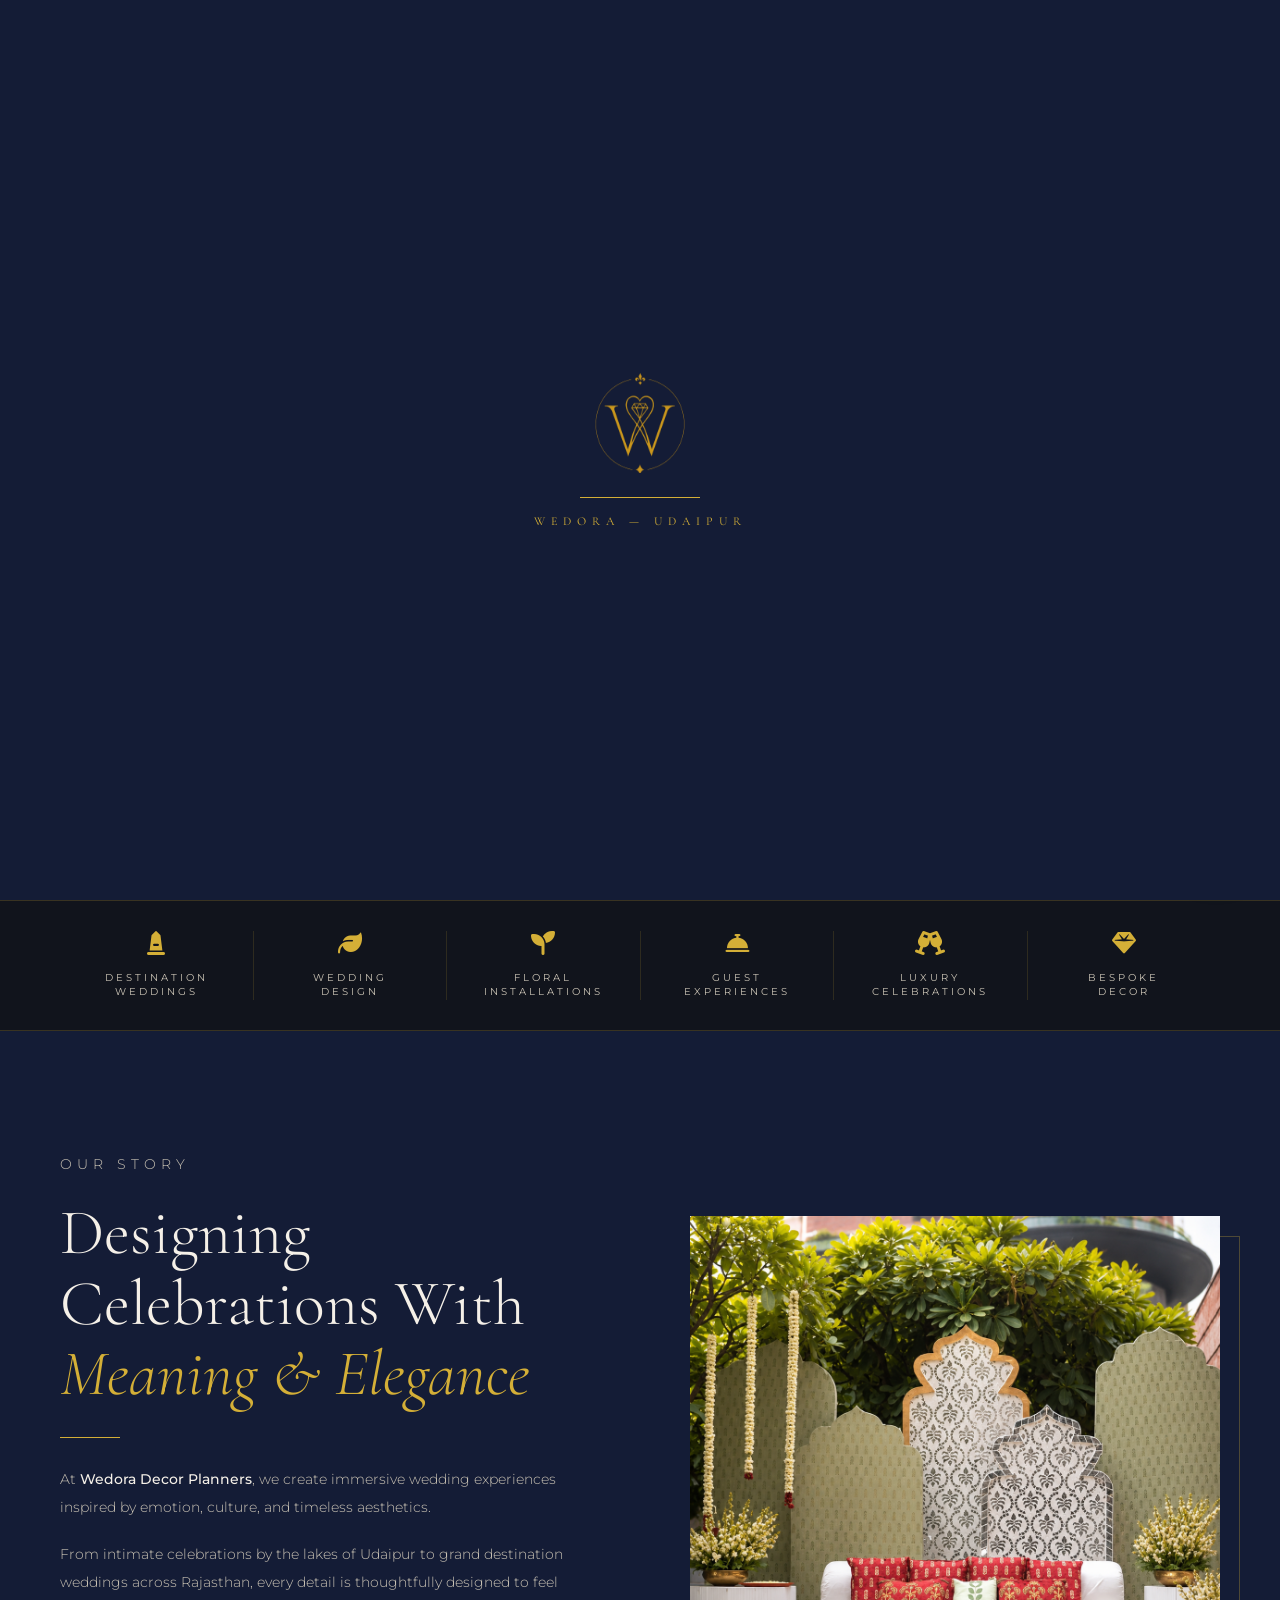
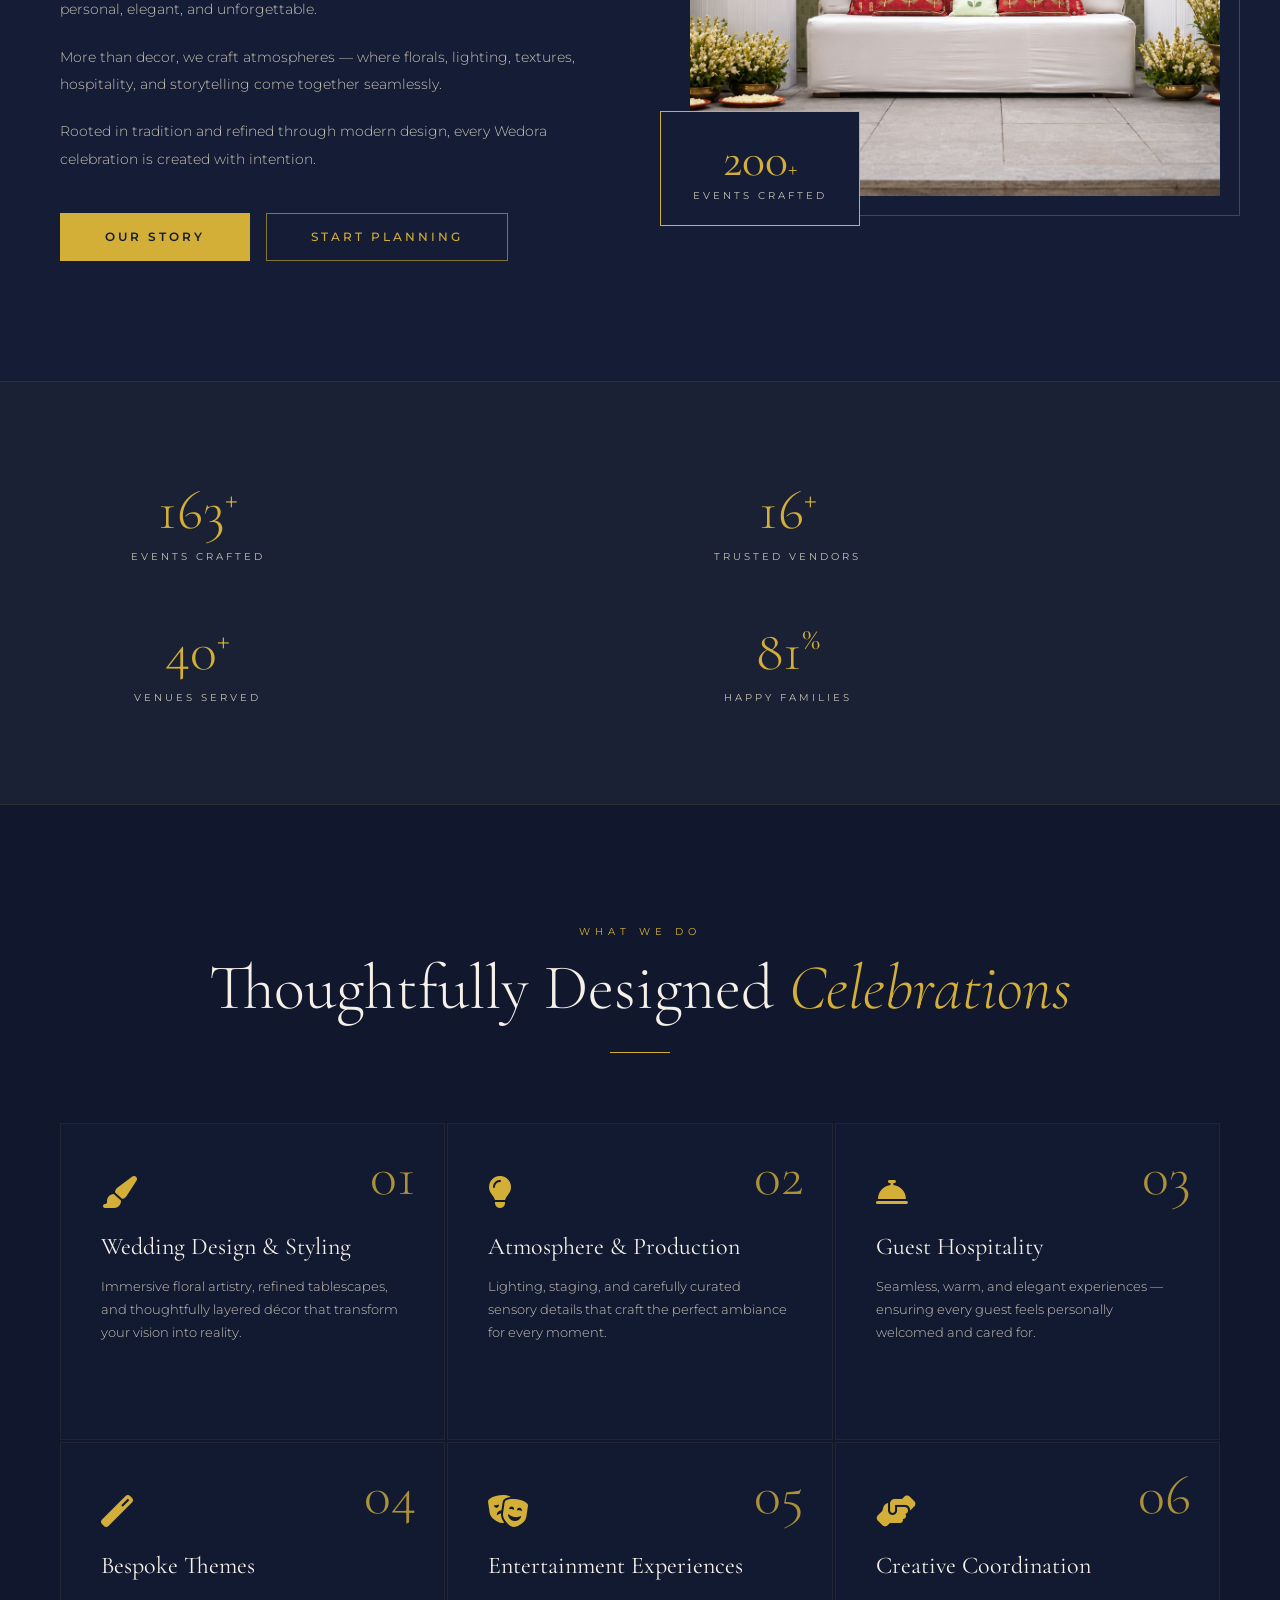
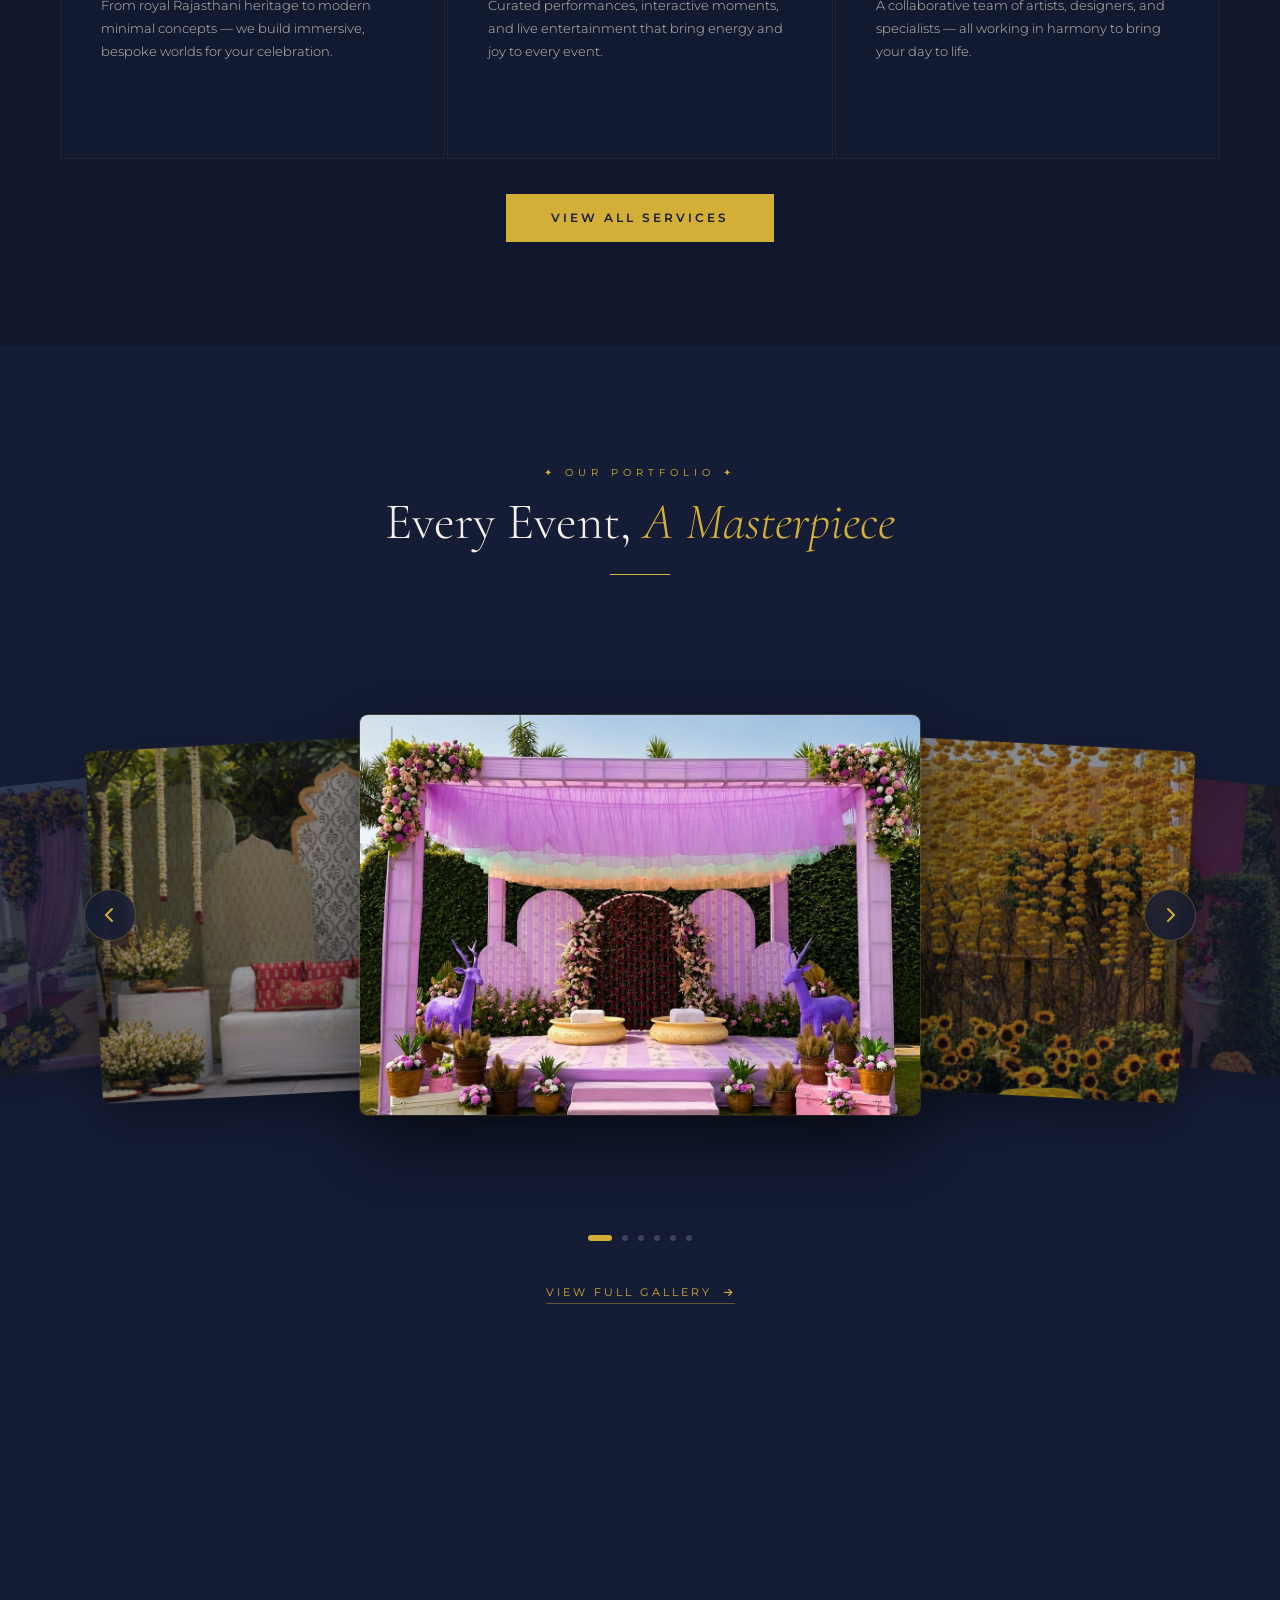
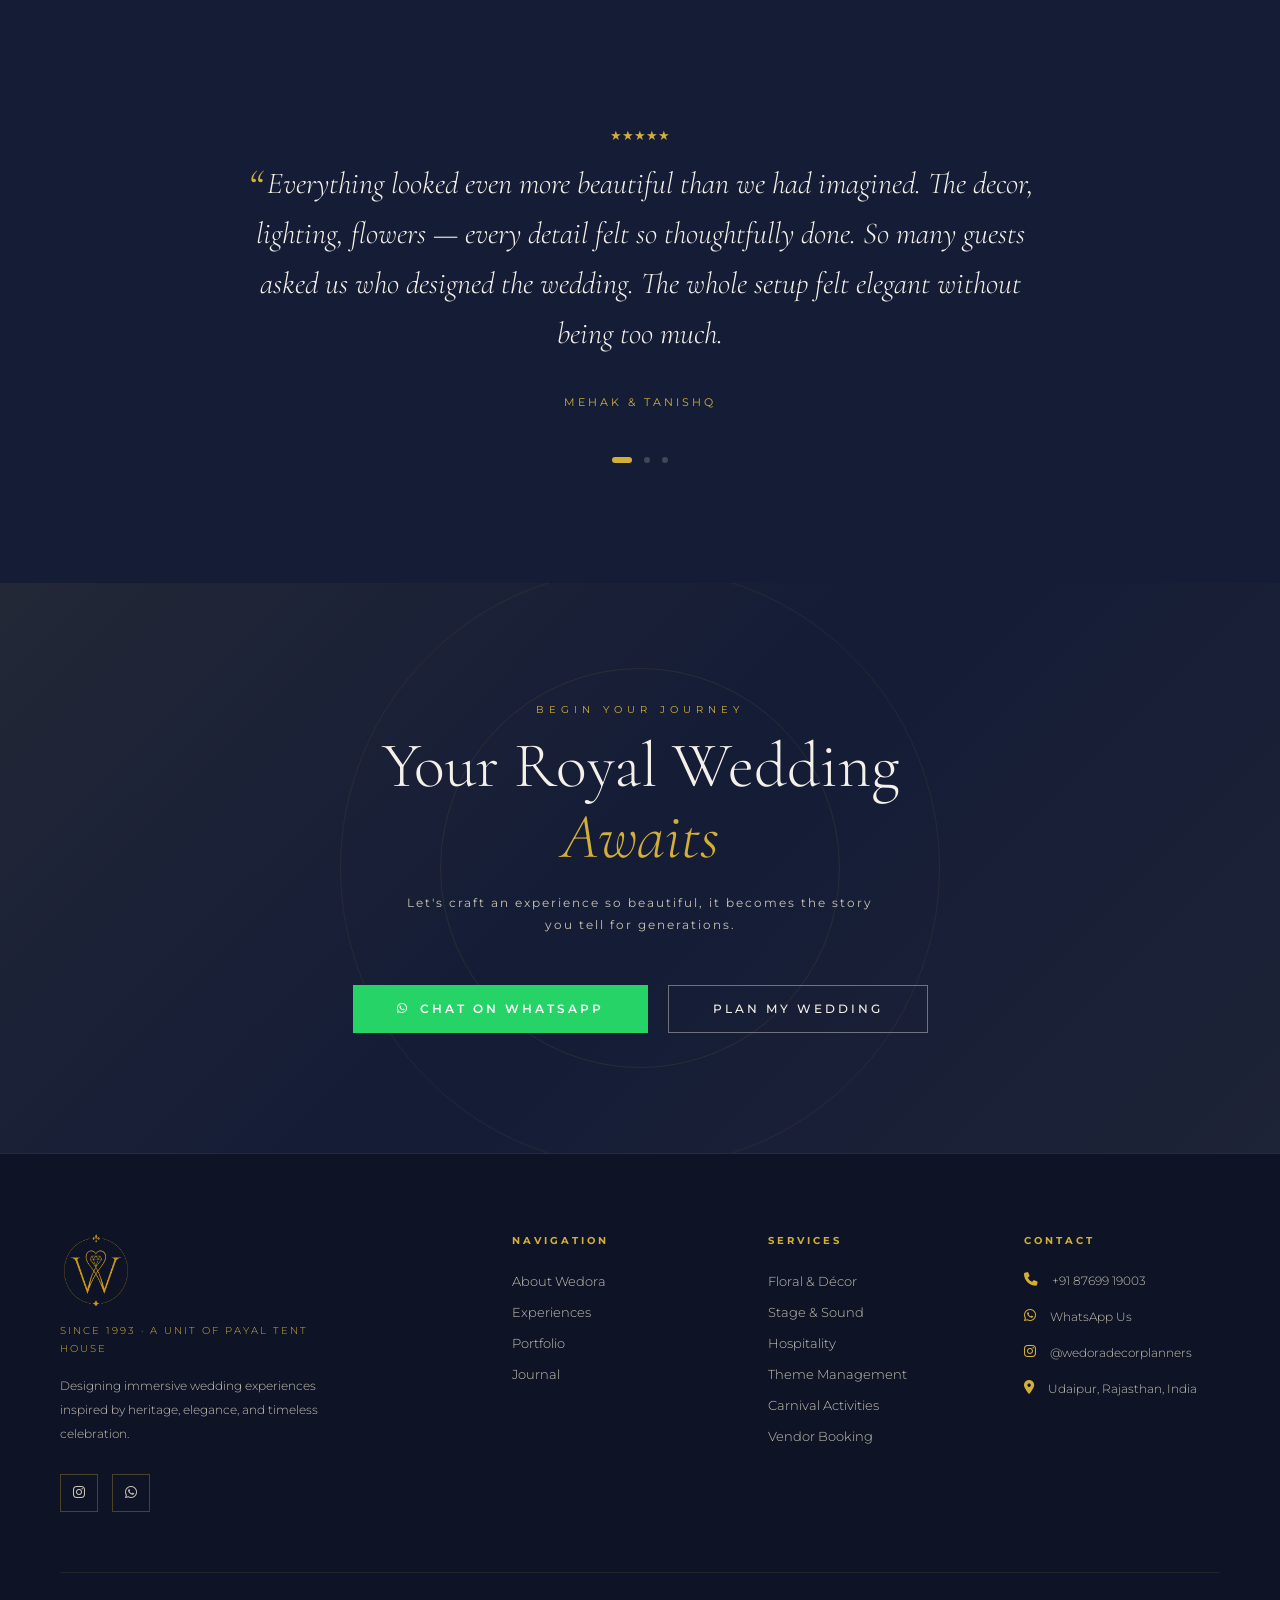
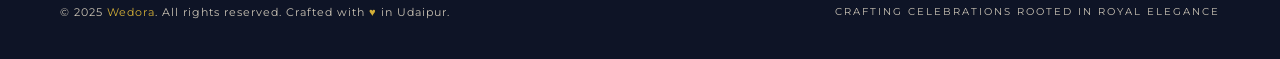
==== index.html @ 06aaa969 "Initial commit" ====
<!DOCTYPE html>
<html lang="en">

<head>
  <meta charset="UTF-8" />
  <meta name="viewport" content="width=device-width, initial-scale=1.0" />
  <title>Wedora — Crafting Celebrations Rooted in Royal Elegance</title>
  <link
    href="https://fonts.googleapis.com/css2?family=Cormorant+Garamond:ital,wght@0,300;0,400;0,600;1,300;1,400&family=Montserrat:wght@300;400;500;600&display=swap"
    rel="stylesheet" />
  <link rel="stylesheet" href="https://cdnjs.cloudflare.com/ajax/libs/font-awesome/6.5.0/css/all.min.css" />
  <link rel="stylesheet" href="stacked-gallery.css" />
  <style>
    :root {
      --navy: #141c36;
      --gold: #D4AF37;
      --gold-light: #e8cc6a;
      --gold-dark: #a8891f;
      --ivory: #F5F0E8;
      --ivory-dim: #c9c2b4;
      --white: #ffffff;
      --transition: cubic-bezier(0.77, 0, 0.175, 1);
    }

    *,
    *::before,
    *::after {
      margin: 0;
      padding: 0;
      box-sizing: border-box;
    }

    html {
      scroll-behavior: smooth;
      font-size: 16px;
    }

    body {
      background-color: var(--navy);
      color: var(--ivory);
      font-family: 'Montserrat', sans-serif;
      overflow-x: hidden;
    }

    ::-webkit-scrollbar {
      width: 4px;
    }

    ::-webkit-scrollbar-track {
      background: var(--navy);
    }

    ::-webkit-scrollbar-thumb {
      background: var(--gold);
      border-radius: 2px;
    }

    /* LOADER */
    #loader {
      position: fixed;
      inset: 0;
      background: var(--navy);
      display: flex;
      flex-direction: column;
      align-items: center;
      justify-content: center;
      z-index: 9999;
      transition: opacity 0.8s ease, visibility 0.8s ease;
    }

    #loader.hide {
      opacity: 0;
      visibility: hidden;
    }

    .loader-logo {
      width: 100px;
      opacity: 0;
      animation: loaderFade 1s ease 0.3s forwards;
    }

    .loader-line {
      width: 0;
      height: 1px;
      background: var(--gold);
      margin-top: 24px;
      animation: loaderLine 1.2s ease 0.8s forwards;
    }

    .loader-text {
      font-family: 'Cormorant Garamond', serif;
      color: var(--gold);
      letter-spacing: 6px;
      font-size: 0.75rem;
      margin-top: 16px;
      opacity: 0;
      text-transform: uppercase;
      animation: loaderFade 1s ease 1.5s forwards;
    }

    @keyframes loaderFade {
      to {
        opacity: 1;
      }
    }

    @keyframes loaderLine {
      to {
        width: 120px;
      }
    }

    /* NAV */
    nav {
      position: fixed;
      top: 0;
      left: 0;
      right: 0;
      z-index: 1000;
      display: flex;
      align-items: center;
      justify-content: space-between;
      padding: 24px 60px;
      transition: background 0.5s ease, padding 0.4s ease, backdrop-filter 0.5s ease;
    }

    nav.scrolled {
      background: rgba(20, 28, 54, 0.92);
      backdrop-filter: blur(16px);
      padding: 16px 60px;
      border-bottom: 1px solid rgba(212, 175, 55, 0.15);
    }

    .nav-logo img {
      height: 52px;
    }

    .nav-links {
      display: flex;
      gap: 40px;
      list-style: none;
    }

    .nav-links a {
      color: var(--ivory);
      text-decoration: none;
      font-size: 0.72rem;
      letter-spacing: 3px;
      text-transform: uppercase;
      font-weight: 500;
      position: relative;
      padding-bottom: 4px;
      transition: color 0.3s ease;
    }

    .nav-links a::after {
      content: '';
      position: absolute;
      bottom: 0;
      left: 0;
      width: 0;
      height: 1px;
      background: var(--gold);
      transition: width 0.4s var(--transition);
    }

    .nav-links a:hover,
    .nav-links a.active {
      color: var(--gold);
    }

    .nav-links a:hover::after,
    .nav-links a.active::after {
      width: 100%;
    }

    .nav-cta {
      background: transparent;
      border: 1px solid var(--gold);
      color: var(--gold);
      padding: 10px 28px;
      font-family: 'Montserrat', sans-serif;
      font-size: 0.7rem;
      letter-spacing: 3px;
      text-transform: uppercase;
      cursor: pointer;
      transition: all 0.4s ease;
      text-decoration: none;
    }

    .nav-cta:hover {
      background: var(--gold);
      color: var(--navy);
    }

    .hamburger {
      display: none;
      flex-direction: column;
      gap: 5px;
      cursor: pointer;
    }

    .hamburger span {
      width: 28px;
      height: 1px;
      background: var(--gold);
      transition: all 0.3s ease;
      display: block;
    }

    /* HERO */
    #hero {
      position: relative;
      height: 100vh;
      overflow: hidden;
      display: flex;
      align-items: center;
      justify-content: center;
    }

    .hero-slides {
      position: absolute;
      inset: 0;
    }

    .hero-slide {
      position: absolute;
      inset: 0;
      background-size: cover;
      background-position: center;
      opacity: 0;
      transition: opacity 1.8s ease;
    }

    .hero-slide.active {
      opacity: 1;
    }

    .hero-slide::after {
      content: '';
      position: absolute;
      inset: 0;
      background: rgba(0, 0, 0, 0.65);
    }

    .hero-slide-1 {
      background-image: url('images/hero/hero_royal_mandap_1778239391406.png');
    }

    .hero-slide-2 {
      background-image: url('images/hero/hero_floral_luxe_1778239406463.png');
    }

    .hero-slide-3 {
      background-image: url('images/hero/hero_destination_palace_1778239423048.png');
    }

    .hero-slide-4 {
      background-image: url('images/hero/hero_intimate_lakeside_1778239438909.png');
    }

    .hero-content {
      position: relative;
      z-index: 2;
      text-align: center;
      padding: 88px 20px 0;
    }

    .hero-eyebrow {
      font-size: 0.68rem;
      letter-spacing: 6px;
      text-transform: uppercase;
      color: var(--gold);
      margin-bottom: 8px;
      opacity: 0;
      animation: fadeUp 1s ease 2.2s forwards;
    }

    .hero-title {
      font-family: 'Cormorant Garamond', serif;
      font-size: clamp(2.2rem, 8vw, 6.5rem);
      font-weight: 300;
      line-height: 1.05;
      color: var(--ivory);
      margin-bottom: 24px;
      opacity: 0;
      animation: fadeUp 1s ease 2.5s forwards;
    }

    .hero-title span {
      color: var(--gold);
      font-style: italic;
    }

    .hero-sub {
      font-size: 0.78rem;
      letter-spacing: 3px;
      text-transform: uppercase;
      color: var(--ivory-dim);
      margin-bottom: 48px;
      opacity: 0;
      animation: fadeUp 1s ease 2.8s forwards;
    }

    .hero-btns {
      display: flex;
      gap: 20px;
      justify-content: center;
      flex-wrap: wrap;
      opacity: 0;
      animation: fadeUp 1s ease 3.1s forwards;
    }

    .btn-primary {
      background: var(--gold);
      color: var(--navy);
      padding: 16px 44px;
      font-size: 0.72rem;
      letter-spacing: 3px;
      text-transform: uppercase;
      text-decoration: none;
      font-weight: 600;
      transition: all 0.4s ease;
      border: 1px solid var(--gold);
      font-family: 'Montserrat', sans-serif;
    }

    .btn-primary:hover {
      background: transparent;
      color: var(--gold);
    }

    .btn-outline {
      background: transparent;
      color: var(--ivory);
      padding: 16px 44px;
      font-size: 0.72rem;
      letter-spacing: 3px;
      text-transform: uppercase;
      text-decoration: none;
      font-weight: 500;
      border: 1px solid rgba(245, 240, 232, 0.4);
      transition: all 0.4s ease;
      font-family: 'Montserrat', sans-serif;
    }

    .btn-outline:hover {
      border-color: var(--gold);
      color: var(--gold);
    }

    .hero-scroll {
      position: absolute;
      bottom: 40px;
      left: 50%;
      transform: translateX(-50%);
      z-index: 2;
      display: flex;
      flex-direction: column;
      align-items: center;
      gap: 8px;
      opacity: 0;
      animation: fadeUp 1s ease 3.4s forwards;
    }

    .hero-scroll span {
      font-size: 0.6rem;
      letter-spacing: 4px;
      text-transform: uppercase;
      color: var(--ivory-dim);
    }

    .scroll-line {
      width: 1px;
      height: 50px;
      background: linear-gradient(to bottom, var(--gold), transparent);
      animation: scrollPulse 2s ease infinite;
    }

    @keyframes scrollPulse {

      0%,
      100% {
        opacity: 1;
        transform: scaleY(1);
      }

      50% {
        opacity: 0.4;
        transform: scaleY(0.8);
      }
    }

    .hero-dots {
      position: absolute;
      bottom: 40px;
      right: 60px;
      z-index: 2;
      display: flex;
      gap: 10px;
    }

    .hero-dot {
      width: 6px;
      height: 6px;
      border-radius: 50%;
      background: rgba(245, 240, 232, 0.3);
      cursor: pointer;
      transition: all 0.4s ease;
    }

    .hero-dot.active {
      background: var(--gold);
      width: 24px;
      border-radius: 3px;
    }

    @keyframes fadeUp {
      from {
        opacity: 0;
        transform: translateY(30px);
      }

      to {
        opacity: 1;
        transform: translateY(0);
      }
    }

    .hero-ornament {
      display: flex;
      align-items: center;
      justify-content: center;
      gap: 12px;
      margin-bottom: 24px;
      color: var(--gold);
      opacity: 0;
      animation: fadeUp 1s ease 2.3s forwards;
    }

    .hero-ornament::before,
    .hero-ornament::after {
      content: '';
      height: 1px;
      width: 40px;
      background: var(--gold);
    }

    .hero-ornament i {
      font-size: 0.6rem;
    }

    .since-unit {
      display: flex;
      align-items: center;
      justify-content: center;
      gap: 15px;
      margin-top: 10px;
    }

    .since-unit::before,
    .since-unit::after {
      content: '';
      height: 1px;
      width: 30px;
      background: rgba(212, 175, 55, 0.4);
    }

    .since-unit span {
      font-size: 0.65rem;
      color: var(--ivory-dim);
      letter-spacing: 2px;
      text-transform: uppercase;
    }

    /* FEATURES BAR */
    .features-bar {
      background: #11141c;
      border-top: 1px solid rgba(212, 175, 55, 0.2);
      border-bottom: 1px solid rgba(212, 175, 55, 0.2);
      padding: 30px 60px;
    }

    .features-grid {
      display: flex;
      justify-content: space-between;
      max-width: 1400px;
      margin: 0 auto;
    }

    .feature-item {
      display: flex;
      flex-direction: column;
      align-items: center;
      text-align: center;
      gap: 16px;
      flex: 1;
      border-right: 1px solid rgba(212, 175, 55, 0.15);
    }

    .feature-item:last-child {
      border-right: none;
    }

    .feature-item i {
      color: var(--gold);
      font-size: 1.5rem;
    }

    .feature-item span {
      font-size: 0.6rem;
      letter-spacing: 3px;
      text-transform: uppercase;
      color: var(--ivory-dim);
      line-height: 1.5;
    }

    @media (max-width: 1024px) {
      .features-grid {
        flex-wrap: wrap;
        gap: 30px;
      }

      .feature-item {
        flex: 0 0 calc(33.33% - 20px);
        border-right: none;
      }
    }

    @media (max-width: 768px) {
      .feature-item {
        flex: 0 0 calc(50% - 15px);
      }
    }

    /* SECTIONS COMMON */
    section {
      padding: 120px 60px;
    }

    .section-label {
      font-size: 0.62rem;
      letter-spacing: 5px;
      text-transform: uppercase;
      color: var(--gold);
      margin-bottom: 16px;
    }

    .section-title {
      font-family: 'Cormorant Garamond', serif;
      font-size: clamp(2.4rem, 5vw, 4rem);
      font-weight: 300;
      line-height: 1.1;
      color: var(--ivory);
    }

    .section-title span {
      color: var(--gold);
      font-style: italic;
    }

    .gold-line {
      width: 60px;
      height: 1px;
      background: var(--gold);
      margin: 28px 0;
    }

    /* ABOUT INTRO */
    #about-intro {
      display: grid;
      grid-template-columns: 1fr 1fr;
      gap: 100px;
      align-items: center;
    }

    .about-text p {
      font-size: 0.88rem;
      line-height: 1.95;
      color: var(--ivory-dim);
      margin-bottom: 20px;
      font-weight: 300;
    }

    .about-text p strong {
      color: var(--ivory);
      font-weight: 500;
    }

    .about-image-wrap {
      position: relative;
    }

    .about-image-wrap img {
      width: 100%;
      height: 580px;
      object-fit: cover;
      display: block;
    }

    .about-image-border {
      position: absolute;
      top: 20px;
      left: 20px;
      right: -20px;
      bottom: -20px;
      border: 1px solid rgba(212, 175, 55, 0.3);
      z-index: -1;
    }

    .about-badge {
      position: absolute;
      bottom: -30px;
      left: -30px;
      background: var(--navy);
      border: 1px solid var(--gold);
      padding: 24px 32px;
      text-align: center;
    }

    .about-badge .num {
      font-family: 'Cormorant Garamond', serif;
      font-size: 3rem;
      color: var(--gold);
      line-height: 1;
    }

    .about-badge .lbl {
      font-size: 0.6rem;
      letter-spacing: 3px;
      text-transform: uppercase;
      color: var(--ivory-dim);
      margin-top: 6px;
    }

    /* STATS */
    #stats {
      padding: 80px 60px;
      border-top: 1px solid rgba(212, 175, 55, 0.1);
      border-bottom: 1px solid rgba(212, 175, 55, 0.1);
      background: rgba(212, 175, 55, 0.03);
    }

    .stats-grid {
      display: grid;
      grid-template-columns: repeat(4, 1fr);
      gap: 20px;
      text-align: center;
    }

    .stat-item {
      padding: 20px;
    }

    .stat-num {
      font-family: 'Cormorant Garamond', serif;
      font-size: 3.5rem;
      color: var(--gold);
      line-height: 1;
      font-weight: 300;
    }

    .stat-plus {
      font-size: 2rem;
      vertical-align: super;
    }

    .stat-label {
      font-size: 0.65rem;
      letter-spacing: 3px;
      text-transform: uppercase;
      color: var(--ivory-dim);
      margin-top: 12px;
    }

    .stat-divider {
      width: 1px;
      background: rgba(212, 175, 55, 0.2);
      margin: auto;
    }

    /* SERVICES */
    #services {
      background: rgba(0, 0, 0, 0.15);
    }

    .services-header {
      text-align: center;
      margin-bottom: 70px;
    }

    .services-header .gold-line {
      margin: 28px auto;
    }

    .services-grid {
      display: grid;
      grid-template-columns: repeat(3, 1fr);
      gap: 2px;
    }

    .service-card {
      position: relative;
      overflow: hidden;
      padding: 52px 40px;
      cursor: pointer;
      border: 1px solid rgba(212, 175, 55, 0.08);
      transition: all 0.5s var(--transition);
      background: rgba(20, 28, 54, 0.5);
    }

    .service-card::before {
      content: '';
      position: absolute;
      inset: 0;
      background: linear-gradient(135deg, rgba(212, 175, 55, 0.08), transparent);
      opacity: 0;
      transition: opacity 0.5s ease;
    }

    .service-card:hover::before {
      opacity: 1;
    }

    .service-card:hover {
      border-color: rgba(212, 175, 55, 0.4);
      transform: translateY(-4px);
    }

    .service-icon {
      font-size: 2rem;
      color: var(--gold);
      margin-bottom: 24px;
      display: block;
      transition: transform 0.4s ease;
    }

    .service-card:hover .service-icon {
      transform: scale(1.15);
    }

    .service-num {
      position: absolute;
      top: 24px;
      right: 28px;
      font-family: 'Cormorant Garamond', serif;
      font-size: 3.5rem;
      color: var(--gold);
      opacity: 0.8;
      font-weight: 300;
      line-height: 1;
    }

    .service-card h3 {
      font-family: 'Cormorant Garamond', serif;
      font-size: 1.5rem;
      color: var(--ivory);
      margin-bottom: 14px;
      font-weight: 400;
    }

    .service-card p {
      font-size: 0.8rem;
      color: var(--ivory-dim);
      line-height: 1.8;
      font-weight: 300;
    }

    .service-arrow {
      margin-top: 28px;
      color: var(--gold);
      font-size: 0.75rem;
      letter-spacing: 2px;
      text-transform: uppercase;
      opacity: 0;
      transform: translateX(-10px);
      transition: all 0.4s ease;
      display: flex;
      align-items: center;
      gap: 10px;
    }

    .service-card:hover .service-arrow {
      opacity: 1;
      transform: translateX(0);
    }

    /* GALLERY PREVIEW */
    #gallery-preview {
      padding: 120px 60px;
    }

    .gallery-header {
      display: flex;
      justify-content: space-between;
      align-items: flex-end;
      margin-bottom: 60px;
    }

    .gallery-header a {
      color: var(--gold);
      text-decoration: none;
      font-size: 0.7rem;
      letter-spacing: 3px;
      text-transform: uppercase;
      border-bottom: 1px solid rgba(212, 175, 55, 0.4);
      padding-bottom: 4px;
      transition: border-color 0.3s ease;
    }

    .gallery-header a:hover {
      border-color: var(--gold);
    }

    .gallery-themes {
      display: flex;
      gap: 12px;
      margin-bottom: 40px;
      flex-wrap: wrap;
    }

    .theme-tag {
      padding: 8px 20px;
      border: 1px solid rgba(212, 175, 55, 0.25);
      font-size: 0.65rem;
      letter-spacing: 2px;
      text-transform: uppercase;
      color: var(--ivory-dim);
      cursor: pointer;
      transition: all 0.3s ease;
      background: transparent;
    }

    .theme-tag:hover,
    .theme-tag.active {
      border-color: var(--gold);
      color: var(--gold);
      background: rgba(212, 175, 55, 0.06);
    }

    .gallery-grid {
      display: grid;
      grid-template-columns: repeat(12, 1fr);
      grid-template-rows: auto;
      gap: 8px;
    }

    .gallery-item {
      overflow: hidden;
      position: relative;
      cursor: pointer;
    }

    .gallery-item:nth-child(1) {
      grid-column: span 5;
      grid-row: span 2;
    }

    .gallery-item:nth-child(2) {
      grid-column: span 4;
    }

    .gallery-item:nth-child(3) {
      grid-column: span 3;
    }

    .gallery-item:nth-child(4) {
      grid-column: span 4;
    }

    .gallery-item:nth-child(5) {
      grid-column: span 3;
    }

    .gallery-item:nth-child(6) {
      grid-column: span 5;
    }

    .gallery-item img {
      width: 100%;
      height: 100%;
      object-fit: cover;
      min-height: 220px;
      transition: transform 0.8s var(--transition);
      display: block;
    }

    .gallery-item:hover img {
      transform: scale(1.08);
    }

    .gallery-item-overlay {
      position: absolute;
      inset: 0;
      background: linear-gradient(to top, rgba(20, 28, 54, 0.85), transparent 50%);
      opacity: 0;
      transition: opacity 0.4s ease;
      display: flex;
      align-items: flex-end;
      padding: 24px;
    }

    .gallery-item:hover .gallery-item-overlay {
      opacity: 1;
    }

    .gallery-item-label {
      font-family: 'Cormorant Garamond', serif;
      font-size: 1.1rem;
      color: var(--ivory);
      font-style: italic;
    }


    /* TESTIMONIALS */
    #testimonials {
      padding: 120px 60px;
      text-align: center;
    }

    .testimonials-header .gold-line {
      margin: 28px auto;
    }

    .testimonial-slider {
      position: relative;
      max-width: 800px;
      margin: 60px auto 0;
    }

    .testimonial-slide {
      display: none;
      animation: fadeUp 0.6s ease;
    }

    .testimonial-slide.active {
      display: block;
    }

    .testimonial-quote {
      font-family: 'Cormorant Garamond', serif;
      font-size: clamp(1.3rem, 3vw, 1.9rem);
      color: var(--ivory);
      line-height: 1.65;
      font-style: italic;
      font-weight: 300;
      margin-bottom: 36px;
    }

    .testimonial-quote::before {
      content: '\201C';
      color: var(--gold);
      font-size: 3rem;
      line-height: 0;
      vertical-align: -0.5rem;
      margin-right: 4px;
    }

    .testimonial-author {
      font-size: 0.7rem;
      letter-spacing: 3px;
      text-transform: uppercase;
      color: var(--gold);
    }

    .testimonial-location {
      font-size: 0.65rem;
      color: var(--ivory-dim);
      margin-top: 6px;
      letter-spacing: 2px;
    }

    .testimonial-stars {
      color: var(--gold);
      margin-bottom: 16px;
      font-size: 0.8rem;
    }

    .testimonial-nav {
      display: flex;
      justify-content: center;
      gap: 12px;
      margin-top: 48px;
    }

    .t-dot {
      width: 6px;
      height: 6px;
      border-radius: 50%;
      background: rgba(245, 240, 232, 0.2);
      cursor: pointer;
      transition: all 0.3s ease;
    }

    .t-dot.active {
      background: var(--gold);
      width: 20px;
      border-radius: 3px;
    }

    /* CTA BANNER */
    #cta-banner {
      padding: 120px 60px;
      text-align: center;
      position: relative;
      overflow: hidden;
      background: linear-gradient(135deg, rgba(212, 175, 55, 0.08) 0%, rgba(20, 28, 54, 1) 50%, rgba(212, 175, 55, 0.05) 100%);
    }

    #cta-banner::before {
      content: '';
      position: absolute;
      top: 50%;
      left: 50%;
      transform: translate(-50%, -50%);
      width: 600px;
      height: 600px;
      border-radius: 50%;
      border: 1px solid rgba(212, 175, 55, 0.08);
    }

    #cta-banner::after {
      content: '';
      position: absolute;
      top: 50%;
      left: 50%;
      transform: translate(-50%, -50%);
      width: 400px;
      height: 400px;
      border-radius: 50%;
      border: 1px solid rgba(212, 175, 55, 0.1);
    }

    .cta-content {
      position: relative;
      z-index: 1;
    }

    .cta-title {
      font-family: 'Cormorant Garamond', serif;
      font-size: clamp(2.5rem, 5vw, 4.5rem);
      color: var(--ivory);
      font-weight: 300;
      margin-bottom: 20px;
      line-height: 1.1;
    }

    .cta-title span {
      color: var(--gold);
      font-style: italic;
    }

    .cta-sub {
      font-size: 0.78rem;
      color: var(--ivory-dim);
      letter-spacing: 2px;
      margin-bottom: 48px;
      max-width: 480px;
      margin-left: auto;
      margin-right: auto;
      line-height: 1.8;
    }

    .cta-btns {
      display: flex;
      gap: 20px;
      justify-content: center;
      flex-wrap: wrap;
    }

    .btn-whatsapp {
      background: #25D366;
      color: white;
      padding: 16px 44px;
      font-size: 0.72rem;
      letter-spacing: 3px;
      text-transform: uppercase;
      text-decoration: none;
      font-weight: 600;
      transition: all 0.4s ease;
      display: flex;
      align-items: center;
      gap: 10px;
      font-family: 'Montserrat', sans-serif;
    }

    .btn-whatsapp:hover {
      background: #1ebe5d;
      transform: translateY(-2px);
    }

    /* FOOTER */
    footer {
      background: rgba(0, 0, 0, 0.3);
      border-top: 1px solid rgba(212, 175, 55, 0.15);
      padding: 80px 60px 40px;
    }

    .footer-grid {
      display: grid;
      grid-template-columns: 2fr 1fr 1fr 1fr;
      gap: 60px;
      margin-bottom: 60px;
    }

    .footer-brand img {
      height: 64px;
      margin-bottom: 24px;
    }

    .footer-brand p {
      font-size: 0.78rem;
      color: var(--ivory-dim);
      line-height: 1.9;
      font-weight: 300;
      max-width: 280px;
    }

    .footer-col h4 {
      font-size: 0.65rem;
      letter-spacing: 3px;
      text-transform: uppercase;
      color: var(--gold);
      margin-bottom: 24px;
    }

    .footer-col ul {
      list-style: none;
    }

    .footer-col ul li {
      margin-bottom: 12px;
    }

    .footer-col ul li a {
      color: var(--ivory-dim);
      text-decoration: none;
      font-size: 0.8rem;
      font-weight: 300;
      transition: color 0.3s ease;
    }

    .footer-col ul li a:hover {
      color: var(--gold);
    }

    .footer-contact-item {
      display: flex;
      gap: 14px;
      margin-bottom: 16px;
      align-items: flex-start;
    }

    .footer-contact-item i {
      color: var(--gold);
      font-size: 0.85rem;
      margin-top: 2px;
    }

    .footer-contact-item span {
      font-size: 0.78rem;
      color: var(--ivory-dim);
      font-weight: 300;
      line-height: 1.6;
    }

    .footer-social {
      display: flex;
      gap: 14px;
      margin-top: 28px;
    }

    .social-icon {
      width: 38px;
      height: 38px;
      border: 1px solid rgba(212, 175, 55, 0.3);
      display: flex;
      align-items: center;
      justify-content: center;
      color: var(--ivory-dim);
      font-size: 0.85rem;
      transition: all 0.3s ease;
      text-decoration: none;
    }

    .social-icon:hover {
      border-color: var(--gold);
      color: var(--gold);
      background: rgba(212, 175, 55, 0.08);
    }

    .footer-bottom {
      border-top: 1px solid rgba(212, 175, 55, 0.1);
      padding-top: 32px;
      display: flex;
      justify-content: space-between;
      align-items: center;
    }

    .footer-bottom p {
      font-size: 0.7rem;
      color: var(--ivory-dim);
      letter-spacing: 1px;
    }

    .footer-bottom span {
      color: var(--gold);
    }

    /* WHATSAPP FLOAT */
    .whatsapp-float {
      position: fixed;
      bottom: 36px;
      right: 36px;
      z-index: 999;
      width: 56px;
      height: 56px;
      border-radius: 50%;
      background: #25D366;
      display: flex;
      align-items: center;
      justify-content: center;
      color: white;
      font-size: 1.5rem;
      text-decoration: none;
      box-shadow: 0 8px 32px rgba(37, 211, 102, 0.4);
      transition: all 0.3s ease;
      animation: pulse 2.5s ease infinite;
    }

    .whatsapp-float:hover {
      transform: scale(1.1);
      background: #1ebe5d;
    }

    @keyframes pulse {

      0%,
      100% {
        box-shadow: 0 8px 32px rgba(37, 211, 102, 0.4);
      }

      50% {
        box-shadow: 0 8px 48px rgba(37, 211, 102, 0.7);
      }
    }

    /* REVEAL */
    .reveal {
      opacity: 0;
      transform: translateY(40px);
      transition: opacity 0.9s ease, transform 0.9s var(--transition);
    }

    .reveal.visible {
      opacity: 1;
      transform: translateY(0);
    }

    /* MOBILE MENU */
    .mobile-menu {
      display: none;
      position: fixed;
      inset: 0;
      background: rgba(20, 28, 54, 0.98);
      backdrop-filter: blur(20px);
      z-index: 998;
      flex-direction: column;
      align-items: center;
      justify-content: center;
      gap: 36px;
    }

    .mobile-menu.open {
      display: flex;
    }

    .mobile-menu a {
      font-family: 'Cormorant Garamond', serif;
      font-size: 2.5rem;
      color: var(--ivory);
      text-decoration: none;
      font-weight: 300;
      transition: color 0.3s ease;
    }

    .mobile-menu a:hover {
      color: var(--gold);
    }

    .menu-close {
      position: absolute;
      top: 28px;
      right: 36px;
      font-size: 1.5rem;
      color: var(--gold);
      cursor: pointer;
      background: none;
      border: none;
    }

    /* RESPONSIVE */
    @media (max-width: 1024px) {
      nav {
        padding: 20px 32px;
      }

      nav.scrolled {
        padding: 14px 32px;
      }

      section {
        padding: 100px 32px;
      }

      #about-intro {
        grid-template-columns: 1fr;
        gap: 60px;
      }

      .about-image-wrap {
        order: -1;
      }

      .stats-grid {
        grid-template-columns: repeat(2, 1fr);
      }

      .stat-divider {
        display: none;
      }

      .services-grid {
        grid-template-columns: repeat(2, 1fr);
      }

      .footer-grid {
        grid-template-columns: 1fr 1fr;
        gap: 40px;
      }
    }

    @media (max-width: 768px) {

      .nav-links,
      .nav-cta {
        display: none;
      }

      .hamburger {
        display: flex;
      }

      section {
        padding: 80px 24px;
      }

      .hero-dots {
        right: 24px;
      }

      .hero-content {
        padding-top: 60px;
      }

      .gallery-grid {
        grid-template-columns: 1fr 1fr;
      }

      .gallery-item {
        grid-column: span 1 !important;
        grid-row: span 1 !important;
      }

      .services-grid {
        grid-template-columns: 1fr;
      }

      .footer-grid {
        grid-template-columns: 1fr;
      }

      .footer-bottom {
        flex-direction: column;
        gap: 12px;
        text-align: center;
      }

      .gallery-header {
        flex-direction: column;
        align-items: flex-start;
        gap: 20px;
      }

      #stats {
        padding: 60px 24px;
      }
    }
    #page-overlay{position:fixed;inset:0;background:#141c36;z-index:9998;transition:opacity .26s ease;pointer-events:none;}
  </style>
</head>

<body>
<div id="page-overlay"></div>

  <div id="loader">
    <img src="images/logo.png" alt="Wedora Logo" class="loader-logo" style="width: 100px; height: auto;" />
    <div class="loader-line"></div>
    <p class="loader-text">Wedora — Udaipur</p>
  </div>

  <a href="https://wa.me/918769919003" target="_blank" class="whatsapp-float" title="Chat on WhatsApp">
    <i class="fab fa-whatsapp"></i>
  </a>

  <div class="mobile-menu" id="mobileMenu">
    <button class="menu-close" onclick="closeMobileMenu()"><i class="fas fa-times"></i></button>
    <a href="index.html" onclick="closeMobileMenu()">Home</a>
    <a href="about.html" onclick="closeMobileMenu()">About</a>
    <a href="services.html" onclick="closeMobileMenu()">Experiences</a>
    <a href="gallery.html" onclick="closeMobileMenu()">Portfolio</a>
    <a href="stories.html" onclick="closeMobileMenu()">Journal</a>
    <a href="contact.html" onclick="closeMobileMenu()">Contact</a>
  </div>

  <nav id="navbar">
    <a href="index.html" class="nav-logo">
      <img src="images/logo.png" alt="Wedora Logo" style="height: 52px; width: auto;" />
    </a>
    <ul class="nav-links">
      <li><a href="about.html">About</a></li>
      <li><a href="services.html">Experiences</a></li>
      <li><a href="gallery.html">Portfolio</a></li>
      <li><a href="stories.html">Journal</a></li>
      <li><a href="contact.html">Contact</a></li>
    </ul>
    <a href="https://wa.me/918769919003" class="nav-cta" target="_blank">Book Consultation</a>
    <div class="hamburger" onclick="openMobileMenu()">
      <span></span><span></span><span></span>
    </div>
  </nav>

  <section id="hero">
    <div class="hero-slides">
      <div class="hero-slide hero-slide-1 active"></div>
      <div class="hero-slide hero-slide-2"></div>
      <div class="hero-slide hero-slide-3"></div>
      <div class="hero-slide hero-slide-4"></div>
    </div>
    <div class="hero-content">
      <p class="hero-eyebrow">Udaipur's Premier Wedding Experience</p>
      <div class="hero-ornament">
        <i class="fas fa-seedling"></i>
      </div>
      <h1 class="hero-title">Crafting Celebrations<br />Rooted in <span>Royal</span> Elegance</h1>
      <p class="hero-sub">Designing immersive wedding experiences inspired by heritage,<br>emotion, and timeless
        aesthetics.</p>
      <div class="hero-btns">
        <a href="https://wa.me/918769919003" class="btn-primary" target="_blank">Book Consultation</a>
        <a href="gallery.html" class="btn-outline">View Portfolio &rarr;</a>
      </div>
      <div class="hero-since" style="margin-top: 48px; opacity: 0; animation: fadeUp 1s ease 3.4s forwards;">
        <i class="fas fa-crown" style="color:var(--gold); font-size: 1rem; margin-bottom: 12px;"></i>
        <p style="font-size:0.75rem;letter-spacing:3px;text-transform:uppercase;color:var(--gold);">Since 1993</p>
        <div class="since-unit">
          <span>A unit of Payal Tent House</span>
        </div>
      </div>
    </div>

    <div class="hero-dots" id="heroDots"></div>
  </section>

  <div class="features-bar">
    <div class="features-grid">
      <div class="feature-item">
        <i class="fas fa-monument"></i>
        <span>Destination<br>Weddings</span>
      </div>
      <div class="feature-item">
        <i class="fas fa-leaf"></i>
        <span>Wedding<br>Design</span>
      </div>
      <div class="feature-item">
        <i class="fas fa-seedling"></i>
        <span>Floral<br>Installations</span>
      </div>
      <div class="feature-item">
        <i class="fas fa-concierge-bell"></i>
        <span>Guest<br>Experiences</span>
      </div>
      <div class="feature-item">
        <i class="fas fa-glass-cheers"></i>
        <span>Luxury<br>Celebrations</span>
      </div>
      <div class="feature-item">
        <i class="fas fa-gem"></i>
        <span>Bespoke<br>Decor</span>
      </div>
    </div>
  </div>

  <section id="about-intro">
    <div class="about-text reveal">
      <p class="section-label">Our Story</p>
      <h2 class="section-title">Designing Celebrations With<br /><span>Meaning & Elegance</span></h2>
      <div class="gold-line"></div>
      <p>At <strong>Wedora Decor Planners</strong>, we create immersive wedding experiences inspired by emotion,
        culture, and timeless aesthetics.</p>
      <p>From intimate celebrations by the lakes of Udaipur to grand destination weddings across Rajasthan, every detail
        is thoughtfully designed to feel personal, elegant, and unforgettable.</p>
      <p>More than decor, we craft atmospheres — where florals, lighting, textures, hospitality, and storytelling come
        together seamlessly.</p>
      <p>Rooted in tradition and refined through modern design, every Wedora celebration is created with intention.</p>
      <div style="margin-top: 40px; display:flex; gap:16px; flex-wrap:wrap;">
        <a href="about.html" class="btn-primary">Our Story</a>
        <a href="https://wa.me/918769919003" class="btn-outline" target="_blank"
          style="border-color:rgba(212,175,55,0.6);color:var(--gold);">Start Planning</a>
      </div>
    </div>
    <div class="about-image-wrap reveal">
      <img src="images/Sage Symphony/2.png" alt="Wedora Wedding Décor" />
      <div class="about-image-border"></div>
      <div class="about-badge">
        <div class="num">200<span style="font-size:1.5rem">+</span></div>
        <div class="lbl">Events Crafted</div>
      </div>
    </div>
  </section>

  <div id="stats">
    <div class="stats-grid">
      <div class="stat-item reveal">
        <div class="stat-num"><span class="counter" data-target="200">0</span><span class="stat-plus">+</span></div>
        <div class="stat-label">Events Crafted</div>
      </div>
      <div class="stat-divider"></div>
      <div class="stat-item reveal">
        <div class="stat-num"><span class="counter" data-target="20">0</span><span class="stat-plus">+</span></div>
        <div class="stat-label">Trusted Vendors</div>
      </div>
      <div class="stat-divider"></div>
      <div class="stat-item reveal">
        <div class="stat-num"><span class="counter" data-target="50">0</span><span class="stat-plus">+</span></div>
        <div class="stat-label">Venues Served</div>
      </div>
      <div class="stat-divider"></div>
      <div class="stat-item reveal">
        <div class="stat-num"><span class="counter" data-target="100">0</span><span class="stat-plus">%</span></div>
        <div class="stat-label">Happy Families</div>
      </div>
    </div>
  </div>

  <section id="services">
    <div class="services-header reveal">
      <p class="section-label">What We Do</p>
      <h2 class="section-title">Thoughtfully Designed <span>Celebrations</span></h2>
      <div class="gold-line"></div>
    </div>
    <div class="services-grid">
      <div class="service-card reveal">
        <span class="service-num">01</span>
        <i class="fas fa-paint-brush service-icon"></i>
        <h3>Wedding Design & Styling</h3>
        <p>Immersive floral artistry, refined tablescapes, and thoughtfully layered décor that transform your vision
          into reality.</p>
        <a href="services.html" class="service-arrow" style="text-decoration:none">Explore <i
            class="fas fa-arrow-right"></i></a>
      </div>
      <div class="service-card reveal">
        <span class="service-num">02</span>
        <i class="fas fa-lightbulb service-icon"></i>
        <h3>Atmosphere & Production</h3>
        <p>Lighting, staging, and carefully curated sensory details that craft the perfect ambiance for every moment.
        </p>
        <a href="services.html" class="service-arrow" style="text-decoration:none">Explore <i
            class="fas fa-arrow-right"></i></a>
      </div>
      <div class="service-card reveal">
        <span class="service-num">03</span>
        <i class="fas fa-concierge-bell service-icon"></i>
        <h3>Guest Hospitality</h3>
        <p>Seamless, warm, and elegant experiences — ensuring every guest feels personally welcomed and cared for.</p>
        <a href="services.html" class="service-arrow" style="text-decoration:none">Explore <i
            class="fas fa-arrow-right"></i></a>
      </div>
      <div class="service-card reveal">
        <span class="service-num">04</span>
        <i class="fas fa-magic service-icon"></i>
        <h3>Bespoke Themes</h3>
        <p>From royal Rajasthani heritage to modern minimal concepts — we build immersive, bespoke worlds for your
          celebration.</p>
        <a href="services.html" class="service-arrow" style="text-decoration:none">Explore <i
            class="fas fa-arrow-right"></i></a>
      </div>
      <div class="service-card reveal">
        <span class="service-num">05</span>
        <i class="fas fa-theater-masks service-icon"></i>
        <h3>Entertainment Experiences</h3>
        <p>Curated performances, interactive moments, and live entertainment that bring energy and joy to every event.
        </p>
        <a href="services.html" class="service-arrow" style="text-decoration:none">Explore <i
            class="fas fa-arrow-right"></i></a>
      </div>
      <div class="service-card reveal">
        <span class="service-num">06</span>
        <i class="fas fa-hands-helping service-icon"></i>
        <h3>Creative Coordination</h3>
        <p>A collaborative team of artists, designers, and specialists — all working in harmony to bring your day to
          life.</p>
        <a href="services.html" class="service-arrow" style="text-decoration:none">Explore <i
            class="fas fa-arrow-right"></i></a>
      </div>
    </div>
    <div style="text-align:center; margin-top:48px;">
      <a href="services.html" class="btn-primary">View All Services</a>
    </div>
  </section>

  <div class="stacked-gallery reveal" id="sgHome" tabindex="0" style="padding-top:120px;padding-bottom:120px">
    <div class="stacked-gallery-header">
      <p class="sg-label">✦ Our Portfolio ✦</p>
      <h2 class="sg-title">Every Event, <span>A Masterpiece</span></h2>
      <div class="sg-line"></div>
    </div>
    <div class="sg-carousel-wrap">
      <button class="sg-nav sg-nav-prev"><i class="fas fa-chevron-left"></i></button>
      <div class="sg-card"><img src="images/optimized/Petals in Lilac/1.jpg" alt="Royal Wedding" />
        <div class="sg-card-overlay"><span class="sg-card-label">Royal Rajasthani</span><span
            class="sg-card-sub">Heritage Collection · Udaipur</span></div>
      </div>
      <div class="sg-card"><img src="images/optimized/Yellow Botanica/10.jpg" alt="Floral" />
        <div class="sg-card-overlay"><span class="sg-card-label">Floral Wonderland</span><span class="sg-card-sub">Bloom
            Mandap · Pastel Dreams</span></div>
      </div>
      <div class="sg-card"><img src="images/optimized/Carnival Reverie/2.jpg" alt="Luxe" />
        <div class="sg-card-overlay"><span class="sg-card-label">Black &amp; Gold Luxe</span><span
            class="sg-card-sub">Premium · Dramatic</span></div>
      </div>
      <div class="sg-card"><img src="images/optimized/Sage Symphony/1.jpg" alt="Garden" />
        <div class="sg-card-overlay"><span class="sg-card-label">Garden &amp; Boho</span><span
            class="sg-card-sub">Outdoor · Natural · Warm</span></div>
      </div>
      <div class="sg-card"><img src="images/optimized/Petals in Lilac/3.jpg" alt="Destination" />
        <div class="sg-card-overlay"><span class="sg-card-label">Destination Weddings</span><span
            class="sg-card-sub">Udaipur · Kumbhalgarh</span></div>
      </div>
      <div class="sg-card"><img src="images/Sage Symphony/2.png" alt="Royal Mandap" />
        <div class="sg-card-overlay"><span class="sg-card-label">Royal Mandap</span><span class="sg-card-sub">Grand
            Stage · Heritage</span></div>
      </div>
      <button class="sg-nav sg-nav-next"><i class="fas fa-chevron-right"></i></button>
    </div>
    <div class="sg-dots"></div>
    <div class="sg-view-all"><a href="gallery.html">View Full Gallery <i class="fas fa-arrow-right"
          style="margin-left:6px;font-size:0.6rem"></i></a></div>
  </div>
  <!-- removed old gallery-preview section -->
  <section id="gallery-preview" style="display:none">
    <div class="gallery-header reveal">
      <div>
        <p class="section-label">Our Portfolio</p>
        <h2 class="section-title">Every Event, <span>A Masterpiece</span></h2>
      </div>
      <a href="gallery.html">View Full Gallery</a>
    </div>
    <div class="gallery-themes reveal">
      <button class="theme-tag active" onclick="filterGallery(this,'all')">All</button>
      <button class="theme-tag" onclick="filterGallery(this,'royal')">Royal Rajasthani</button>
      <button class="theme-tag" onclick="filterGallery(this,'luxe')">Black & Gold Luxe</button>
      <button class="theme-tag" onclick="filterGallery(this,'floral')">Floral Wonderland</button>
      <button class="theme-tag" onclick="filterGallery(this,'garden')">Garden & Boho</button>
      <button class="theme-tag" onclick="filterGallery(this,'destination')">Destination</button>
    </div>
    <div class="gallery-grid reveal" id="galleryGrid">
      <div class="gallery-item" data-theme="royal">
        <img src="images/optimized/Petals in Lilac/1.jpg" alt="Royal Wedding" />
        <div class="gallery-item-overlay"><span class="gallery-item-label">Royal Rajasthani</span></div>
      </div>
      <div class="gallery-item" data-theme="floral">
        <img src="images/optimized/Yellow Botanica/4.jpg" alt="Sunflower Arch Décor" />
        <div class="gallery-item-overlay"><span class="gallery-item-label">Floral Wonderland</span></div>
      </div>
      <div class="gallery-item" data-theme="luxe">
        <img src="images/optimized/Carnival Reverie/3.jpg" alt="Carnival Reverie Sofa" />
        <div class="gallery-item-overlay"><span class="gallery-item-label">Black & Gold Luxe</span></div>
      </div>
      <div class="gallery-item" data-theme="garden">
        <img src="images/optimized/Sage Symphony/8.jpg" alt="Sage Symphony Garden" />
        <div class="gallery-item-overlay"><span class="gallery-item-label">Garden & Boho</span></div>
      </div>
      <div class="gallery-item" data-theme="destination">
        <img src="images/optimized/Yellow Botanica/9.jpg" alt="Heritage Fort Yellow" />
        <div class="gallery-item-overlay"><span class="gallery-item-label">Destination — Udaipur</span></div>
      </div>
      <div class="gallery-item" data-theme="royal">
        <img src="images/Sage Symphony/2.png" alt="Royal Décor" />
        <div class="gallery-item-overlay"><span class="gallery-item-label">Royal Mandap</span></div>
      </div>
    </div>
    <div style="text-align:center; margin-top:48px;">
      <a href="gallery.html" class="btn-primary">View Full Gallery</a>
    </div>
  </section>


  <section id="testimonials">
    <div class="testimonials-header reveal">
      <p class="section-label">Love Stories</p>
      <h2 class="section-title">What Couples <span>Say</span></h2>
      <div class="gold-line"></div>
    </div>
    <div class="testimonial-slider">
      <div class="testimonial-slide active">
        <div class="testimonial-stars">★★★★★</div>
        <p class="testimonial-quote">Everything looked even more beautiful than we had imagined. The decor, lighting,
          flowers — every detail felt so thoughtfully done. So many guests asked us who designed the wedding. The whole
          setup felt elegant without being too much.</p>
        <p class="testimonial-author">Mehak & Tanishq</p>
      </div>
      <div class="testimonial-slide">
        <div class="testimonial-stars">★★★★★</div>
        <p class="testimonial-quote">What we loved most was that we genuinely didn't have to stress about anything
          during the wedding. From decor to guest management, everything was handled properly. The whole celebration
          felt very well planned and beautifully executed.</p>
        <p class="testimonial-author">Sheeba & Jassi</p>
      </div>
      <div class="testimonial-slide">
        <div class="testimonial-stars">★★★★★</div>
        <p class="testimonial-quote">Wedora really understood the kind of vibe we wanted — classy, warm, and personal.
          The black & gold theme came out exactly how we had pictured it. The team was easy to work with and handled
          everything very smoothly.</p>
        <p class="testimonial-author">Anjali & Vikram</p>
      </div>
      <div class="testimonial-nav" id="testimonialNav"></div>
    </div>
  </section>

  <section id="cta-banner">
    <div class="cta-content reveal">
      <p class="section-label">Begin Your Journey</p>
      <h2 class="cta-title">Your Royal Wedding<br /><span>Awaits</span></h2>
      <p class="cta-sub">Let's craft an experience so beautiful, it becomes the story you tell for generations.</p>
      <div class="cta-btns">
        <a href="https://wa.me/918769919003" class="btn-whatsapp" target="_blank">
          <i class="fab fa-whatsapp"></i> Chat on WhatsApp
        </a>
        <a href="contact.html" class="btn-outline">Plan My Wedding</a>
      </div>
    </div>
  </section>

  <footer id="contact">
    <div class="footer-grid">
      <div class="footer-brand">
        <img src="images/logo.png" alt="Wedora Logo" style="height: 72px; width: auto; margin-bottom: 16px; display: block;" />
        <p style="font-size:0.6rem;letter-spacing:2px;text-transform:uppercase;color:var(--gold);margin-bottom:16px;">
          Since 1993 · A unit of Payal Tent House</p>
        <p>Designing immersive wedding experiences inspired by heritage, elegance, and timeless celebration.</p>
        <div class="footer-social">
          <a href="https://www.instagram.com/wedoradecorplanners/" target="_blank" class="social-icon"><i
              class="fab fa-instagram"></i></a>
          <a href="https://wa.me/918769919003" target="_blank" class="social-icon"><i class="fab fa-whatsapp"></i></a>
        </div>
      </div>
      <div class="footer-col">
        <h4>Navigation</h4>
        <ul>
          <li><a href="about.html">About Wedora</a></li>
          <li><a href="services.html">Experiences</a></li>
          <li><a href="gallery.html">Portfolio</a></li>
          <li><a href="stories.html">Journal</a></li>
        </ul>
      </div>
      <div class="footer-col">
        <h4>Services</h4>
        <ul>
          <li><a href="services.html">Floral & Décor</a></li>
          <li><a href="services.html">Stage & Sound</a></li>
          <li><a href="services.html">Hospitality</a></li>
          <li><a href="services.html">Theme Management</a></li>
          <li><a href="services.html">Carnival Activities</a></li>
          <li><a href="services.html">Vendor Booking</a></li>
        </ul>
      </div>
      <div class="footer-col">
        <h4>Contact</h4>
        <div class="footer-contact-item">
          <i class="fas fa-phone"></i>
          <span><a href="tel:+918769919003" style="color:inherit;text-decoration:none">+91 87699 19003</a></span>
        </div>
        <div class="footer-contact-item">
          <i class="fab fa-whatsapp"></i>
          <span><a href="https://wa.me/918769919003" target="_blank" style="color:inherit;text-decoration:none">WhatsApp
              Us</a></span>
        </div>
        <div class="footer-contact-item">
          <i class="fab fa-instagram"></i>
          <span><a href="https://www.instagram.com/wedoradecorplanners/" target="_blank"
              style="color:inherit;text-decoration:none">@wedoradecorplanners</a></span>
        </div>
        <div class="footer-contact-item">
          <i class="fas fa-map-marker-alt"></i>
          <span>Udaipur, Rajasthan, India</span>
        </div>
      </div>
    </div>
    <div class="footer-bottom">
      <p>© 2025 <span>Wedora</span>. All rights reserved. Crafted with <span>♥</span> in Udaipur.</p>
      <p style="font-size:0.65rem;letter-spacing:2px;text-transform:uppercase;">Crafting Celebrations Rooted in Royal
        Elegance</p>
    </div>
  </footer>

  <script>
    

    window.addEventListener('load', () => { setTimeout(() => { document.getElementById('loader').classList.add('hide'); }, 2400); });

    const navbar = document.getElementById('navbar');
    window.addEventListener('scroll', () => { navbar.classList.toggle('scrolled', window.scrollY > 60); });

    const slides = document.querySelectorAll('.hero-slide');
    const dotsContainer = document.getElementById('heroDots');
    let currentSlide = 0;
    slides.forEach((_, i) => {
      const dot = document.createElement('div');
      dot.className = 'hero-dot' + (i === 0 ? ' active' : '');
      dot.addEventListener('click', () => goToSlide(i));
      dotsContainer.appendChild(dot);
    });
    function goToSlide(n) {
      slides[currentSlide].classList.remove('active'); dotsContainer.children[currentSlide].classList.remove('active');
      currentSlide = n; slides[currentSlide].classList.add('active'); dotsContainer.children[currentSlide].classList.add('active');
    }
    setInterval(() => { goToSlide((currentSlide + 1) % slides.length); }, 5000);



    const revealEls = document.querySelectorAll('.reveal');
    const observer = new IntersectionObserver((entries) => { entries.forEach(e => { if (e.isIntersecting) { e.target.classList.add('visible'); observer.unobserve(e.target); } }); }, { threshold: 0.12 });
    revealEls.forEach(el => observer.observe(el));

    const counters = document.querySelectorAll('.counter');
    const counterObserver = new IntersectionObserver((entries) => {
      entries.forEach(e => {
        if (e.isIntersecting) {
          const target = +e.target.dataset.target; let count = 0; const step = target / 60;
          const timer = setInterval(() => { count = Math.min(count + step, target); e.target.textContent = Math.floor(count); if (count >= target) clearInterval(timer); }, 25);
          counterObserver.unobserve(e.target);
        }
      });
    }, { threshold: 0.5 });
    counters.forEach(c => counterObserver.observe(c));

    function filterGallery(btn, theme) {
      document.querySelectorAll('.theme-tag').forEach(t => t.classList.remove('active'));
      btn.classList.add('active');
      document.querySelectorAll('.gallery-item').forEach(item => {
        const match = theme === 'all' || item.dataset.theme === theme;
        item.style.opacity = match ? '1' : '0.15';
        item.style.transform = match ? 'scale(1)' : 'scale(0.97)';
        item.style.transition = 'opacity 0.5s ease, transform 0.5s ease';
      });
    }

    const tSlides = document.querySelectorAll('.testimonial-slide');
    const tNav = document.getElementById('testimonialNav');
    let currentT = 0;
    tSlides.forEach((_, i) => {
      const dot = document.createElement('div');
      dot.className = 't-dot' + (i === 0 ? ' active' : '');
      dot.addEventListener('click', () => goToTestimonial(i));
      tNav.appendChild(dot);
    });
    function goToTestimonial(n) {
      tSlides[currentT].classList.remove('active'); tNav.children[currentT].classList.remove('active');
      currentT = n; tSlides[currentT].classList.add('active'); tNav.children[currentT].classList.add('active');
    }
    setInterval(() => { goToTestimonial((currentT + 1) % tSlides.length); }, 6000);

    function openMobileMenu() { document.getElementById('mobileMenu').classList.add('open'); document.body.style.overflow = 'hidden'; }
    function closeMobileMenu() { document.getElementById('mobileMenu').classList.remove('open'); document.body.style.overflow = ''; }

    var _ov=document.getElementById('page-overlay');
    requestAnimationFrame(function(){requestAnimationFrame(function(){_ov.style.opacity='0';});});
    document.querySelectorAll('a[href]').forEach(function(a){var h=a.getAttribute('href');if(!h||h[0]==='#'||/^(mailto:|tel:|http)/.test(h))return;a.addEventListener('click',function(e){e.preventDefault();var d=this.href;_ov.style.pointerEvents='all';_ov.style.opacity='1';setTimeout(function(){window.location.href=d;},265);});});
  </script>
  <script src="stacked-gallery.js"></script>
</body>


</html>
---- stacked-gallery.css ----
/* ══════════════════════════════════════
   STACKED CARD FAN GALLERY
   Reusable across all Wedora pages
══════════════════════════════════════ */

.stacked-gallery {
  position: relative;
  width: 100%;
  padding: 80px 60px;
  overflow: hidden;
}

.stacked-gallery-header {
  text-align: center;
  margin-bottom: 60px;
}

.stacked-gallery-header .sg-label {
  font-size: 0.62rem;
  letter-spacing: 5px;
  text-transform: uppercase;
  color: var(--gold);
  margin-bottom: 16px;
}

.stacked-gallery-header .sg-title {
  font-family: 'Cormorant Garamond', serif;
  font-size: clamp(2rem, 4vw, 3.5rem);
  font-weight: 300;
  color: var(--ivory);
  line-height: 1.1;
}

.stacked-gallery-header .sg-title span {
  color: var(--gold);
  font-style: italic;
}

.stacked-gallery-header .sg-line {
  width: 60px;
  height: 1px;
  background: var(--gold);
  margin: 24px auto;
}

/* ── CAROUSEL WRAPPER ── */
.sg-carousel-wrap {
  position: relative;
  height: 560px;
  display: flex;
  align-items: center;
  justify-content: center;
  perspective: 1400px;
}

.sg-carousel-wrap.sg-small {
  height: 480px;
}

/* ── INDIVIDUAL CARD ── */
.sg-card {
  position: absolute;
  width: 560px;
  height: 400px;
  border-radius: 8px;
  overflow: hidden;
  cursor: pointer;
  transition: all 0.6s cubic-bezier(0.77, 0, 0.175, 1);
  box-shadow: 0 20px 60px rgba(0, 0, 0, 0.5), 0 0 0 1px rgba(212, 175, 55, 0.1);
  will-change: transform, opacity;
}

.sg-carousel-wrap.sg-small .sg-card {
  width: 480px;
  height: 340px;
}

.sg-card img {
  width: 100%;
  height: 100%;
  object-fit: cover;
  display: block;
  transition: transform 0.6s ease;
}

.sg-card:hover img {
  transform: scale(1.06);
}

/* Card overlay */
.sg-card-overlay {
  position: absolute;
  inset: 0;
  background: linear-gradient(
    to top,
    rgba(20, 28, 54, 0.85) 0%,
    rgba(20, 28, 54, 0.2) 40%,
    transparent 70%
  );
  opacity: 0;
  transition: opacity 0.4s ease;
  display: flex;
  flex-direction: column;
  justify-content: flex-end;
  padding: 28px;
}

.sg-card:hover .sg-card-overlay {
  opacity: 1;
}

.sg-card-label {
  font-family: 'Cormorant Garamond', serif;
  font-size: 1.4rem;
  color: var(--ivory);
  font-style: italic;
  transform: translateY(8px);
  transition: transform 0.4s ease;
}

.sg-card:hover .sg-card-label {
  transform: translateY(0);
}

.sg-card-sub {
  font-size: 0.62rem;
  letter-spacing: 2px;
  text-transform: uppercase;
  color: var(--gold);
  margin-top: 6px;
  opacity: 0;
  transform: translateY(8px);
  transition: all 0.4s ease 0.05s;
}

.sg-card:hover .sg-card-sub {
  opacity: 1;
  transform: translateY(0);
}

/* Gold corner accents on cards */
.sg-card::before {
  content: '';
  position: absolute;
  top: 0; left: 0;
  width: 0; height: 0;
  border-top: 2px solid var(--gold);
  border-left: 2px solid var(--gold);
  transition: width 0.4s ease, height 0.4s ease;
  z-index: 3;
}

.sg-card::after {
  content: '';
  position: absolute;
  bottom: 0; right: 0;
  width: 0; height: 0;
  border-bottom: 2px solid var(--gold);
  border-right: 2px solid var(--gold);
  transition: width 0.4s ease, height 0.4s ease;
  z-index: 3;
}

.sg-card:hover::before,
.sg-card:hover::after {
  width: 32px;
  height: 32px;
}

/* ── CARD POSITIONS (fan layout) ── */
/* Far left */
.sg-card[data-pos="-2"] {
  transform: translateX(-480px) rotate(-6deg) scale(0.72);
  opacity: 0.4;
  z-index: 1;
  filter: brightness(0.55);
}

/* Left */
.sg-card[data-pos="-1"] {
  transform: translateX(-300px) rotate(-3deg) scale(0.88);
  opacity: 0.75;
  z-index: 3;
  filter: brightness(0.75);
}

/* Center (active) */
.sg-card[data-pos="0"] {
  transform: translateX(0) rotate(0deg) scale(1);
  opacity: 1;
  z-index: 5;
  filter: brightness(1);
  box-shadow: 0 30px 80px rgba(0, 0, 0, 0.6), 0 0 0 1px rgba(212, 175, 55, 0.25);
}

/* Right */
.sg-card[data-pos="1"] {
  transform: translateX(300px) rotate(3deg) scale(0.88);
  opacity: 0.75;
  z-index: 3;
  filter: brightness(0.75);
}

/* Far right */
.sg-card[data-pos="2"] {
  transform: translateX(480px) rotate(6deg) scale(0.72);
  opacity: 0.4;
  z-index: 1;
  filter: brightness(0.55);
}

/* Hidden cards — used for infinite loop staging */
.sg-card[data-pos="hidden-left"] {
  transform: translateX(-600px) rotate(-8deg) scale(0.5);
  opacity: 0;
  z-index: 0;
  pointer-events: none;
  transition: none;
}

.sg-card[data-pos="hidden-right"] {
  transform: translateX(600px) rotate(8deg) scale(0.5);
  opacity: 0;
  z-index: 0;
  pointer-events: none;
  transition: none;
}

.sg-card[data-pos="hidden"] {
  transform: translateX(0) rotate(0deg) scale(0.5);
  opacity: 0;
  z-index: 0;
  pointer-events: none;
}

/* ── NAV ARROWS ── */
.sg-nav {
  position: absolute;
  top: 50%;
  transform: translateY(-50%);
  width: 52px;
  height: 52px;
  background: rgba(20, 28, 54, 0.8);
  border: 1px solid rgba(212, 175, 55, 0.3);
  color: var(--gold);
  display: flex;
  align-items: center;
  justify-content: center;
  cursor: pointer;
  z-index: 10;
  font-size: 1rem;
  transition: all 0.3s ease;
  backdrop-filter: blur(8px);
  border-radius: 50%;
}

.sg-nav:hover {
  background: var(--gold);
  color: var(--navy);
  border-color: var(--gold);
  transform: translateY(-50%) scale(1.1);
}

.sg-nav-prev { left: 24px; }
.sg-nav-next { right: 24px; }

/* ── DOT INDICATORS ── */
.sg-dots {
  display: flex;
  justify-content: center;
  gap: 10px;
  margin-top: 40px;
}

.sg-dot {
  width: 6px;
  height: 6px;
  border-radius: 50%;
  background: rgba(245, 240, 232, 0.2);
  cursor: pointer;
  transition: all 0.4s ease;
}

.sg-dot.active {
  background: var(--gold);
  width: 24px;
  border-radius: 3px;
}

/* ── VIEW ALL LINK ── */
.sg-view-all {
  text-align: center;
  margin-top: 40px;
}

.sg-view-all a {
  color: var(--gold);
  text-decoration: none;
  font-size: 0.7rem;
  letter-spacing: 3px;
  text-transform: uppercase;
  border-bottom: 1px solid rgba(212, 175, 55, 0.4);
  padding-bottom: 4px;
  transition: border-color 0.3s ease;
}

.sg-view-all a:hover {
  border-color: var(--gold);
}

/* ── RESPONSIVE ── */
@media (max-width: 1024px) {
  .stacked-gallery { padding: 60px 32px; }
  .sg-carousel-wrap { height: 460px; }
  .sg-carousel-wrap.sg-small { height: 400px; }
  .sg-card { width: 460px; height: 340px; }
  .sg-carousel-wrap.sg-small .sg-card { width: 400px; height: 290px; }

  .sg-card[data-pos="-2"] { transform: translateX(-380px) rotate(-5deg) scale(0.68); }
  .sg-card[data-pos="-1"] { transform: translateX(-240px) rotate(-3deg) scale(0.85); }
  .sg-card[data-pos="1"]  { transform: translateX(240px) rotate(3deg) scale(0.85); }
  .sg-card[data-pos="2"]  { transform: translateX(380px) rotate(5deg) scale(0.68); }
}

@media (max-width: 768px) {
  .stacked-gallery { padding: 50px 20px; }
  .sg-carousel-wrap { height: 380px; }
  .sg-carousel-wrap.sg-small { height: 320px; }
  .sg-card { width: 340px; height: 260px; }
  .sg-carousel-wrap.sg-small .sg-card { width: 300px; height: 230px; }

  .sg-card[data-pos="-2"] { transform: translateX(-240px) rotate(-5deg) scale(0.6); opacity: 0.25; }
  .sg-card[data-pos="-1"] { transform: translateX(-150px) rotate(-3deg) scale(0.82); }
  .sg-card[data-pos="1"]  { transform: translateX(150px) rotate(3deg) scale(0.82); }
  .sg-card[data-pos="2"]  { transform: translateX(240px) rotate(5deg) scale(0.6); opacity: 0.25; }

  .sg-nav { width: 42px; height: 42px; font-size: 0.8rem; }
  .sg-nav-prev { left: 10px; }
  .sg-nav-next { right: 10px; }
}

@media (max-width: 480px) {
  .sg-carousel-wrap { height: 320px; }
  .sg-carousel-wrap.sg-small { height: 280px; }
  .sg-card { width: 280px; height: 210px; }
  .sg-carousel-wrap.sg-small .sg-card { width: 250px; height: 190px; }

  .sg-card[data-pos="-2"], .sg-card[data-pos="2"] { opacity: 0; pointer-events: none; }
  .sg-card[data-pos="-1"] { transform: translateX(-100px) rotate(-3deg) scale(0.78); }
  .sg-card[data-pos="1"]  { transform: translateX(100px) rotate(3deg) scale(0.78); }
}
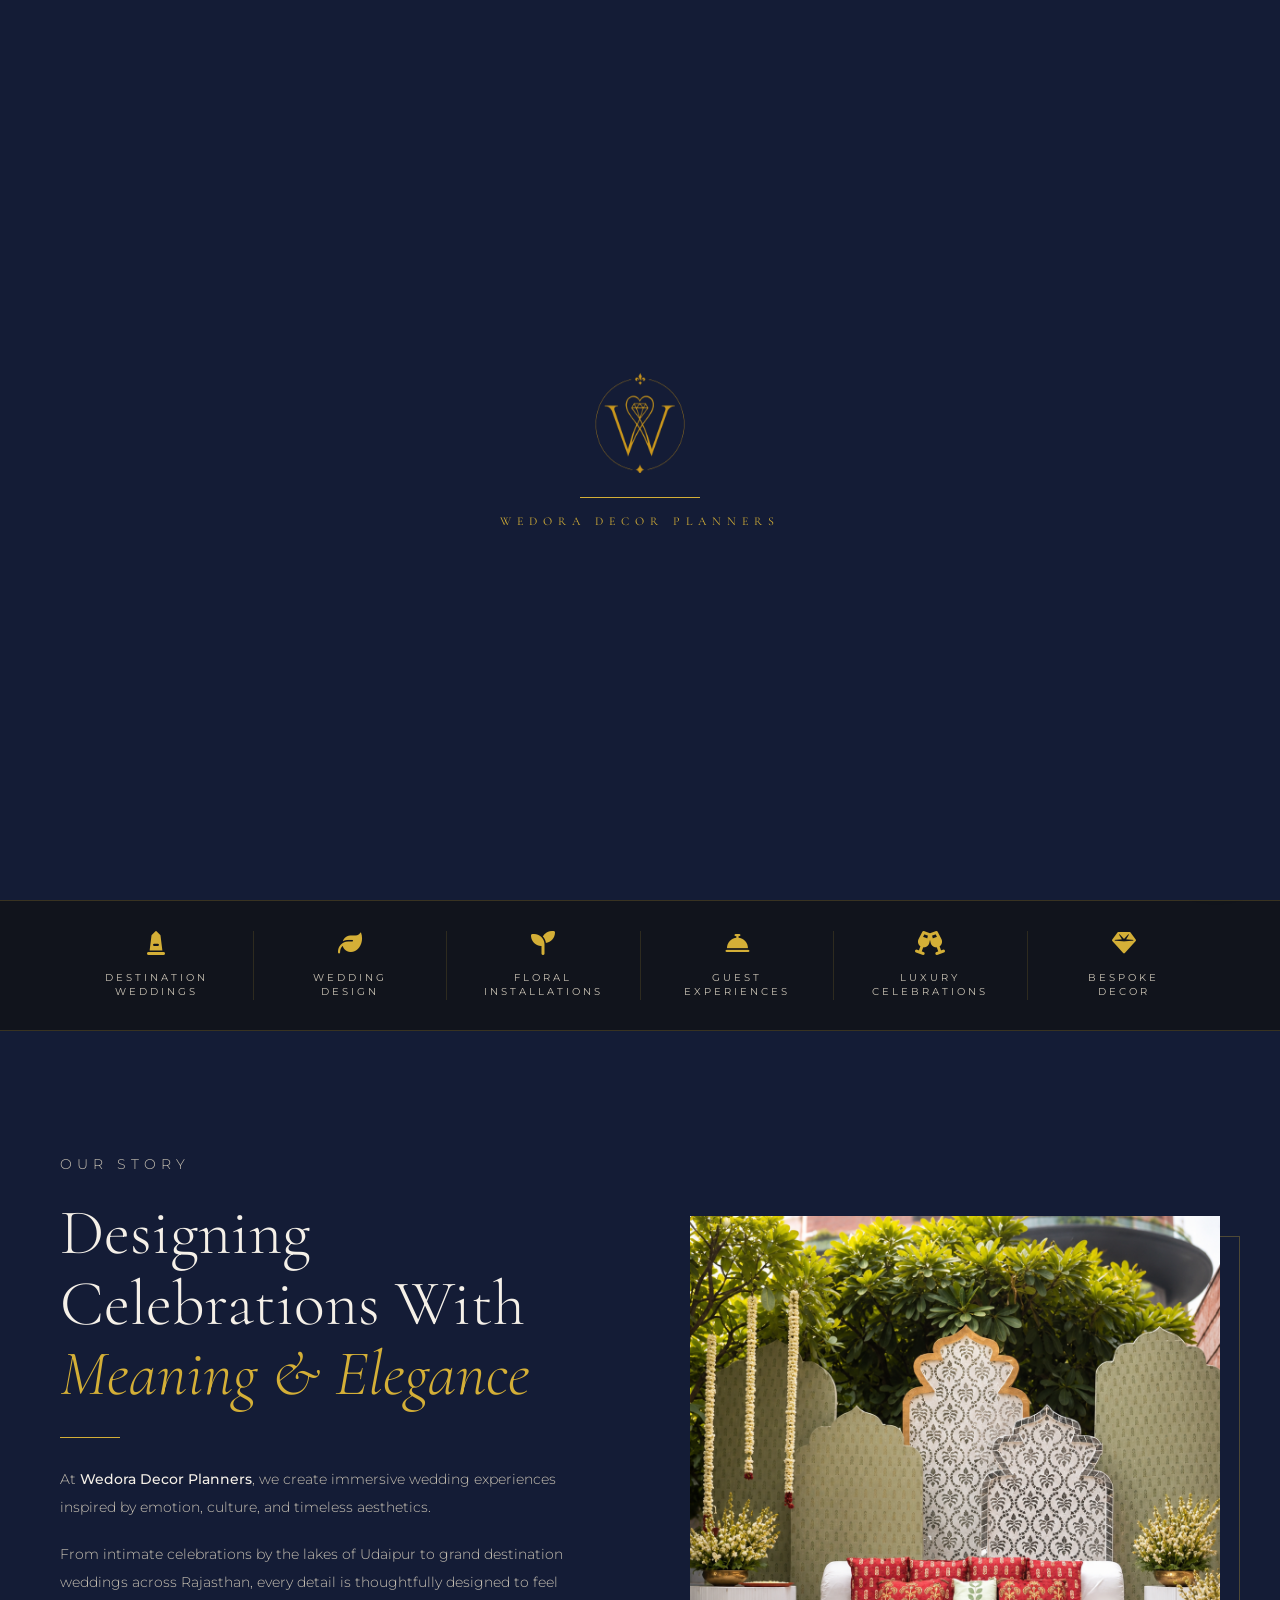
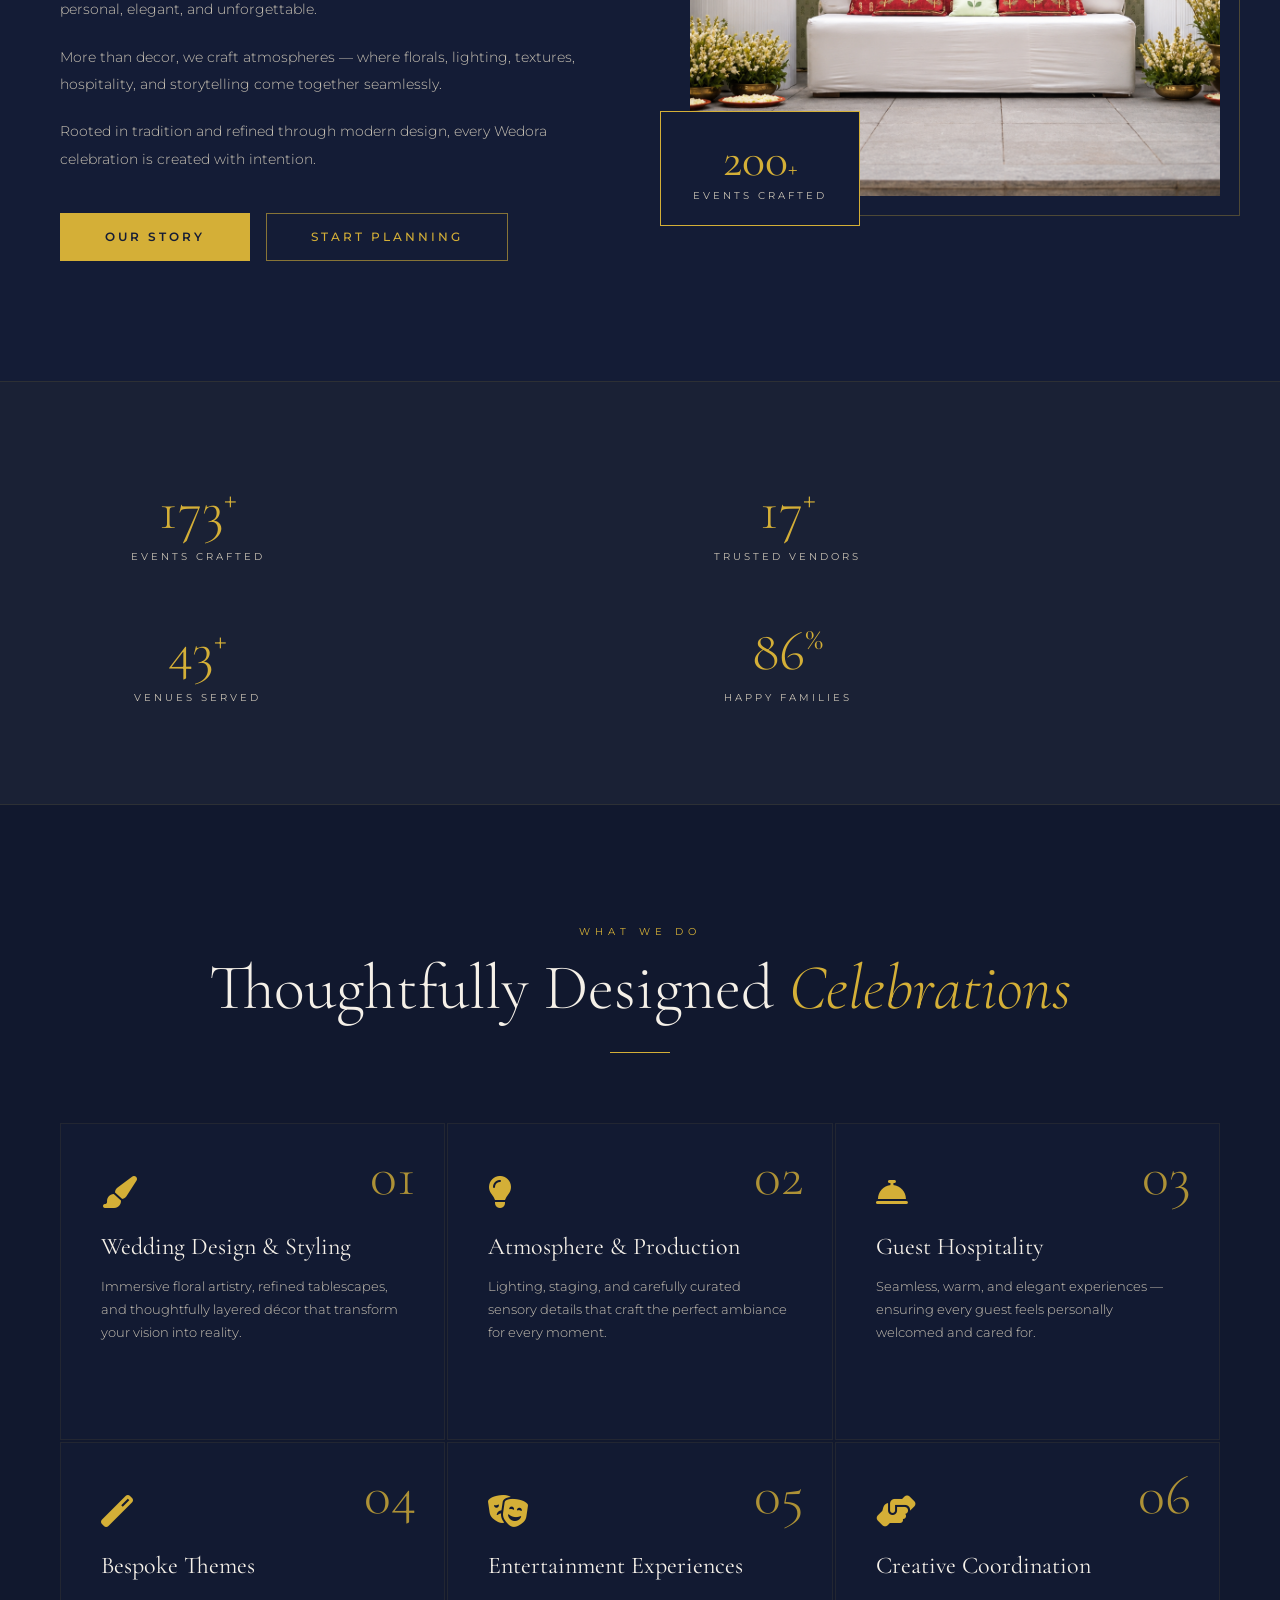
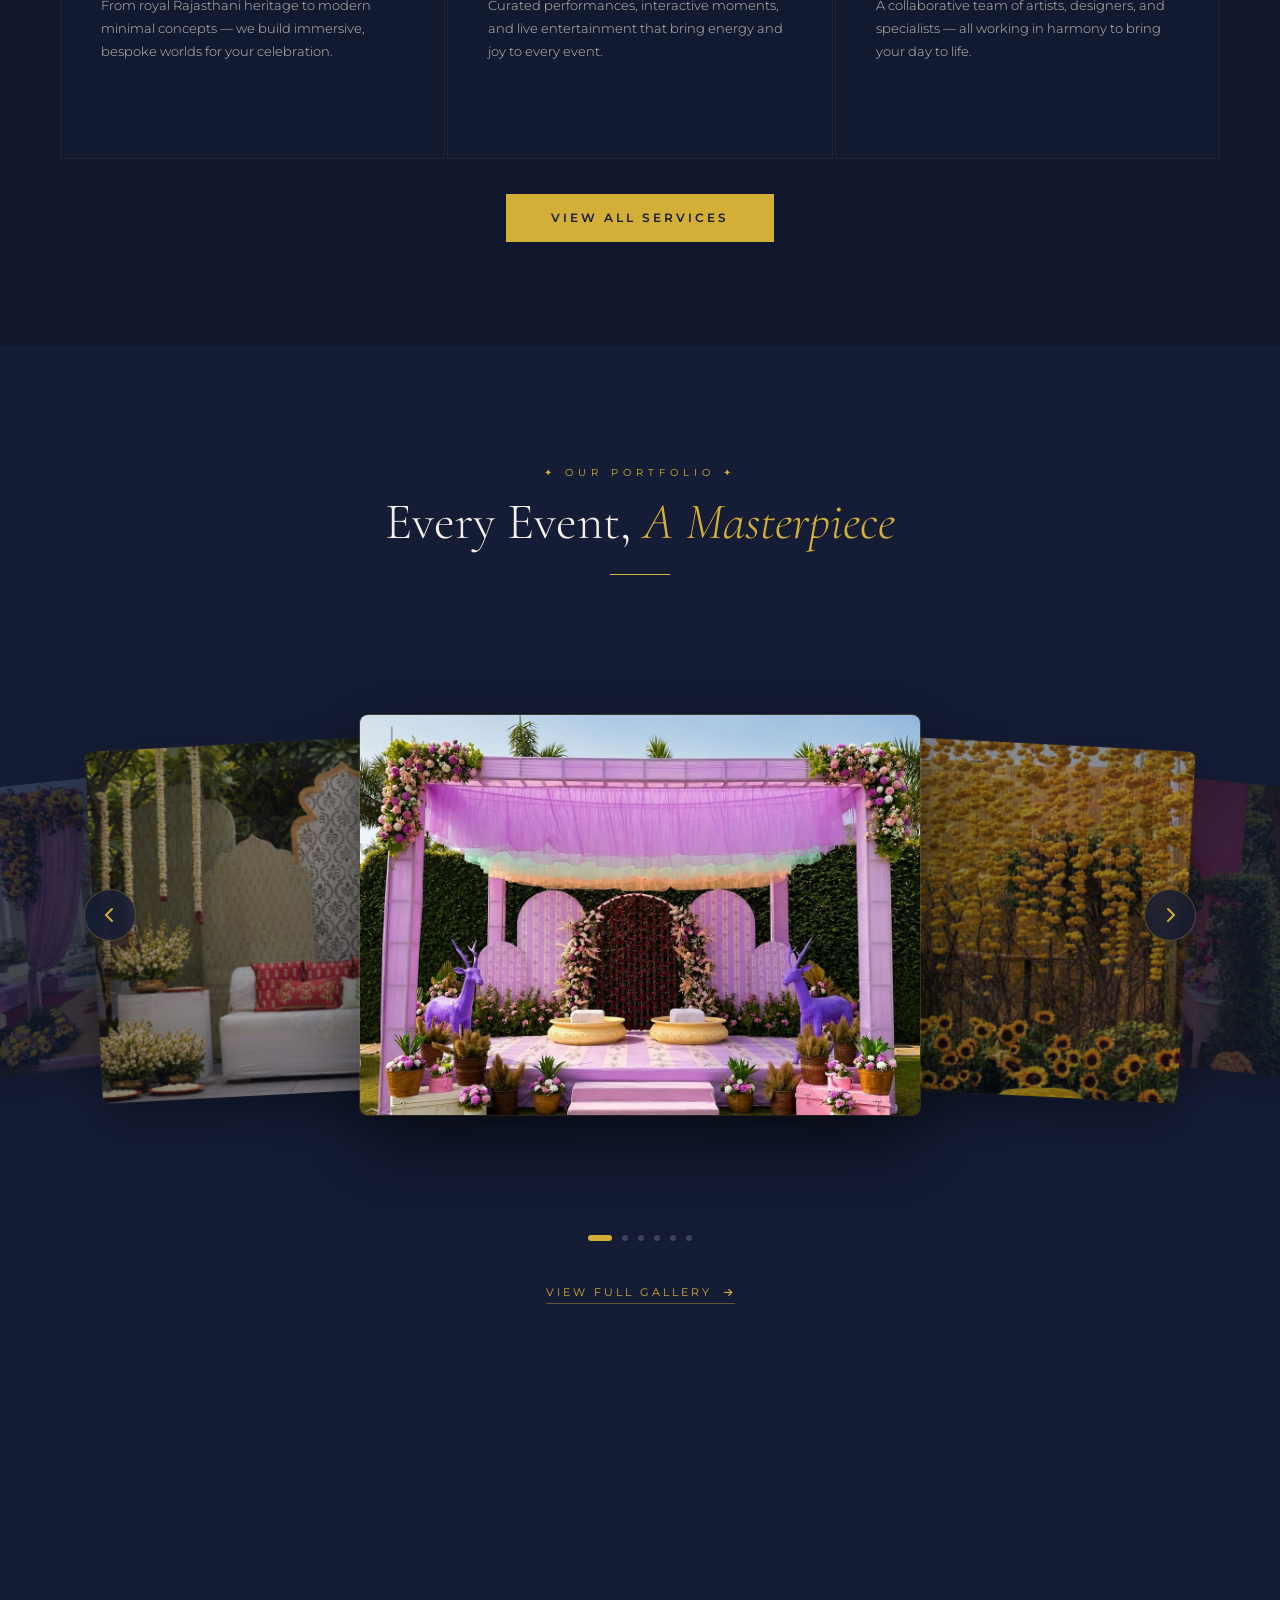
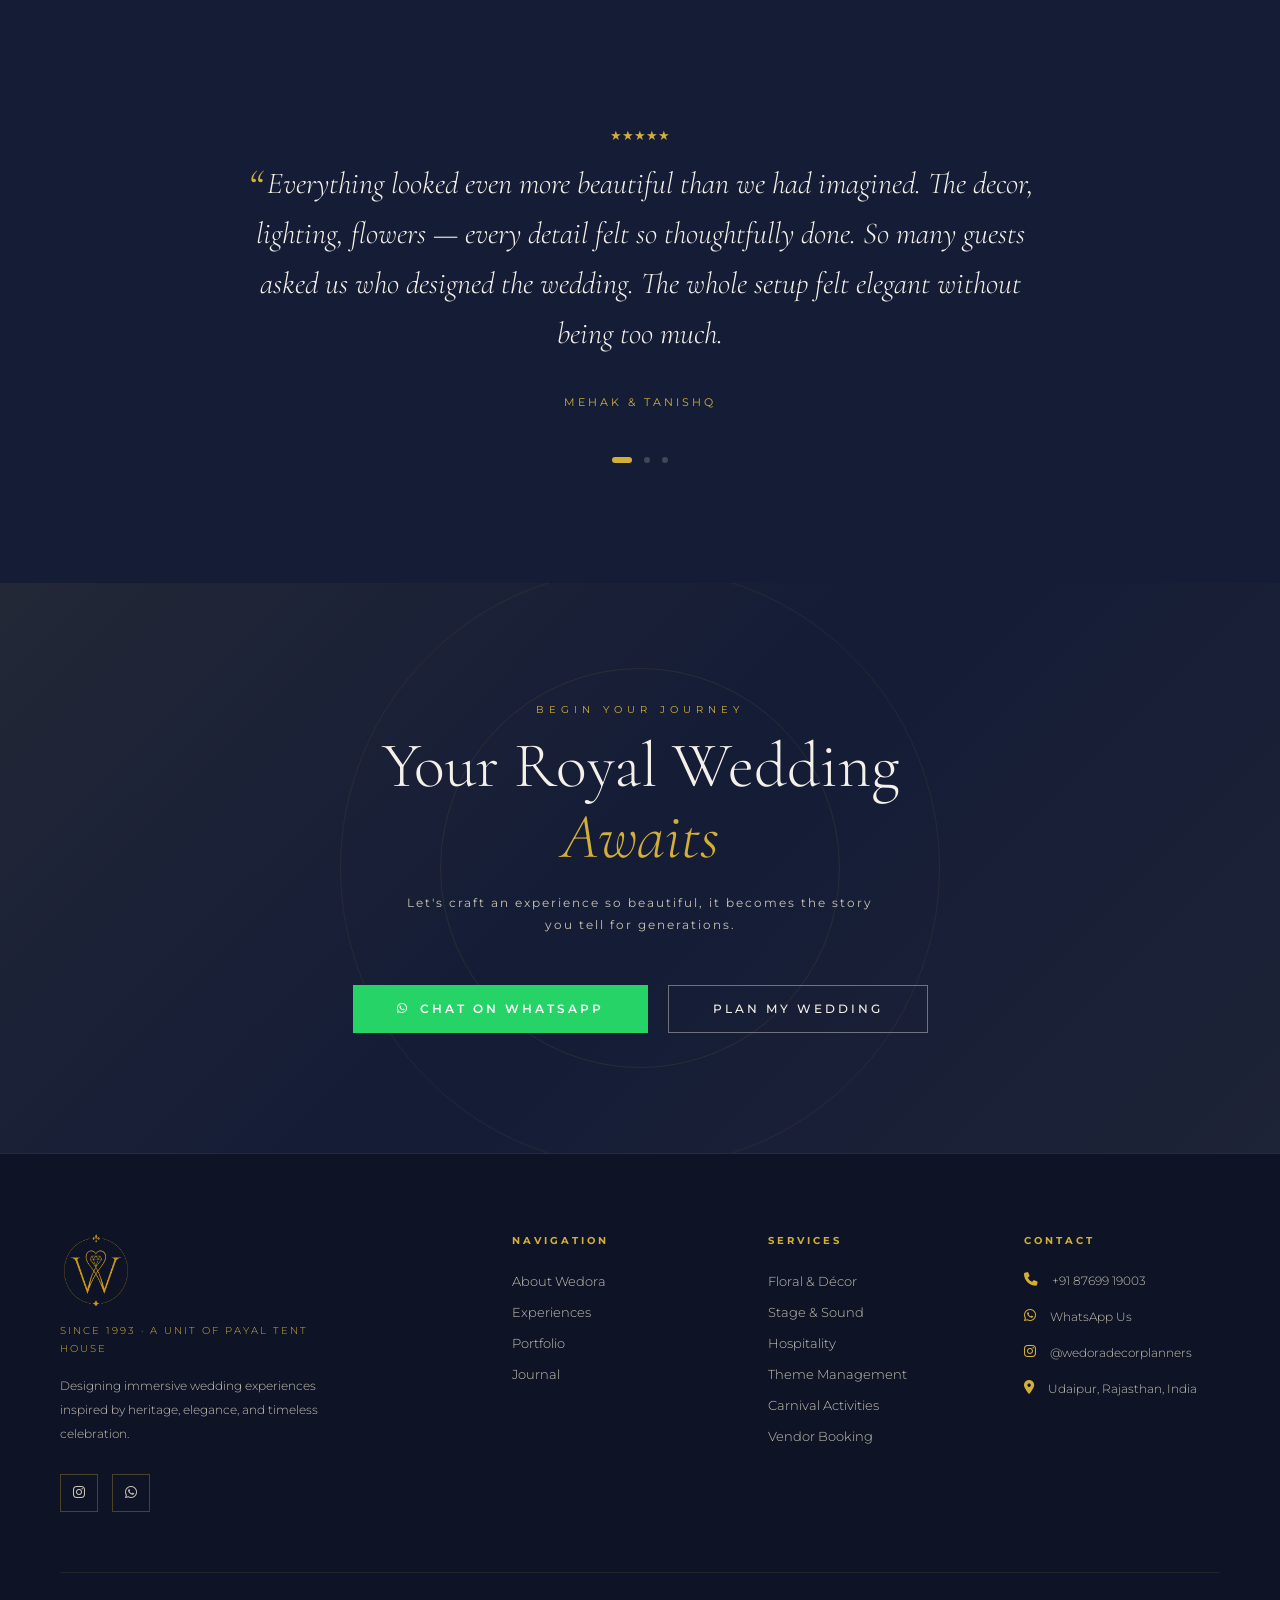
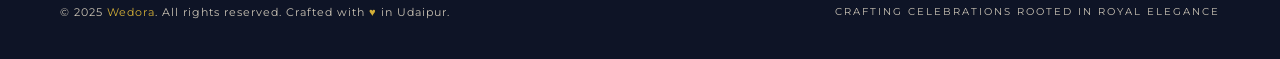
==== commit ff607308: "Change loader text to Wedora Decor Planners" ====
--- a/index.html
+++ b/index.html
@@ -1406,7 +1406,7 @@
   <div id="loader">
     <img src="images/logo.png" alt="Wedora Logo" class="loader-logo" style="width: 100px; height: auto;" />
     <div class="loader-line"></div>
-    <p class="loader-text">Wedora — Udaipur</p>
+    <p class="loader-text">Wedora Decor Planners</p>
   </div>
 
   <a href="https://wa.me/918769919003" target="_blank" class="whatsapp-float" title="Chat on WhatsApp">
@@ -1453,8 +1453,6 @@
         <i class="fas fa-seedling"></i>
       </div>
       <h1 class="hero-title">Crafting Celebrations<br />Rooted in <span>Royal</span> Elegance</h1>
-      <p class="hero-sub">Designing immersive wedding experiences inspired by heritage,<br>emotion, and timeless
-        aesthetics.</p>
       <div class="hero-btns">
         <a href="https://wa.me/918769919003" class="btn-primary" target="_blank">Book Consultation</a>
         <a href="gallery.html" class="btn-outline">View Portfolio &rarr;</a>
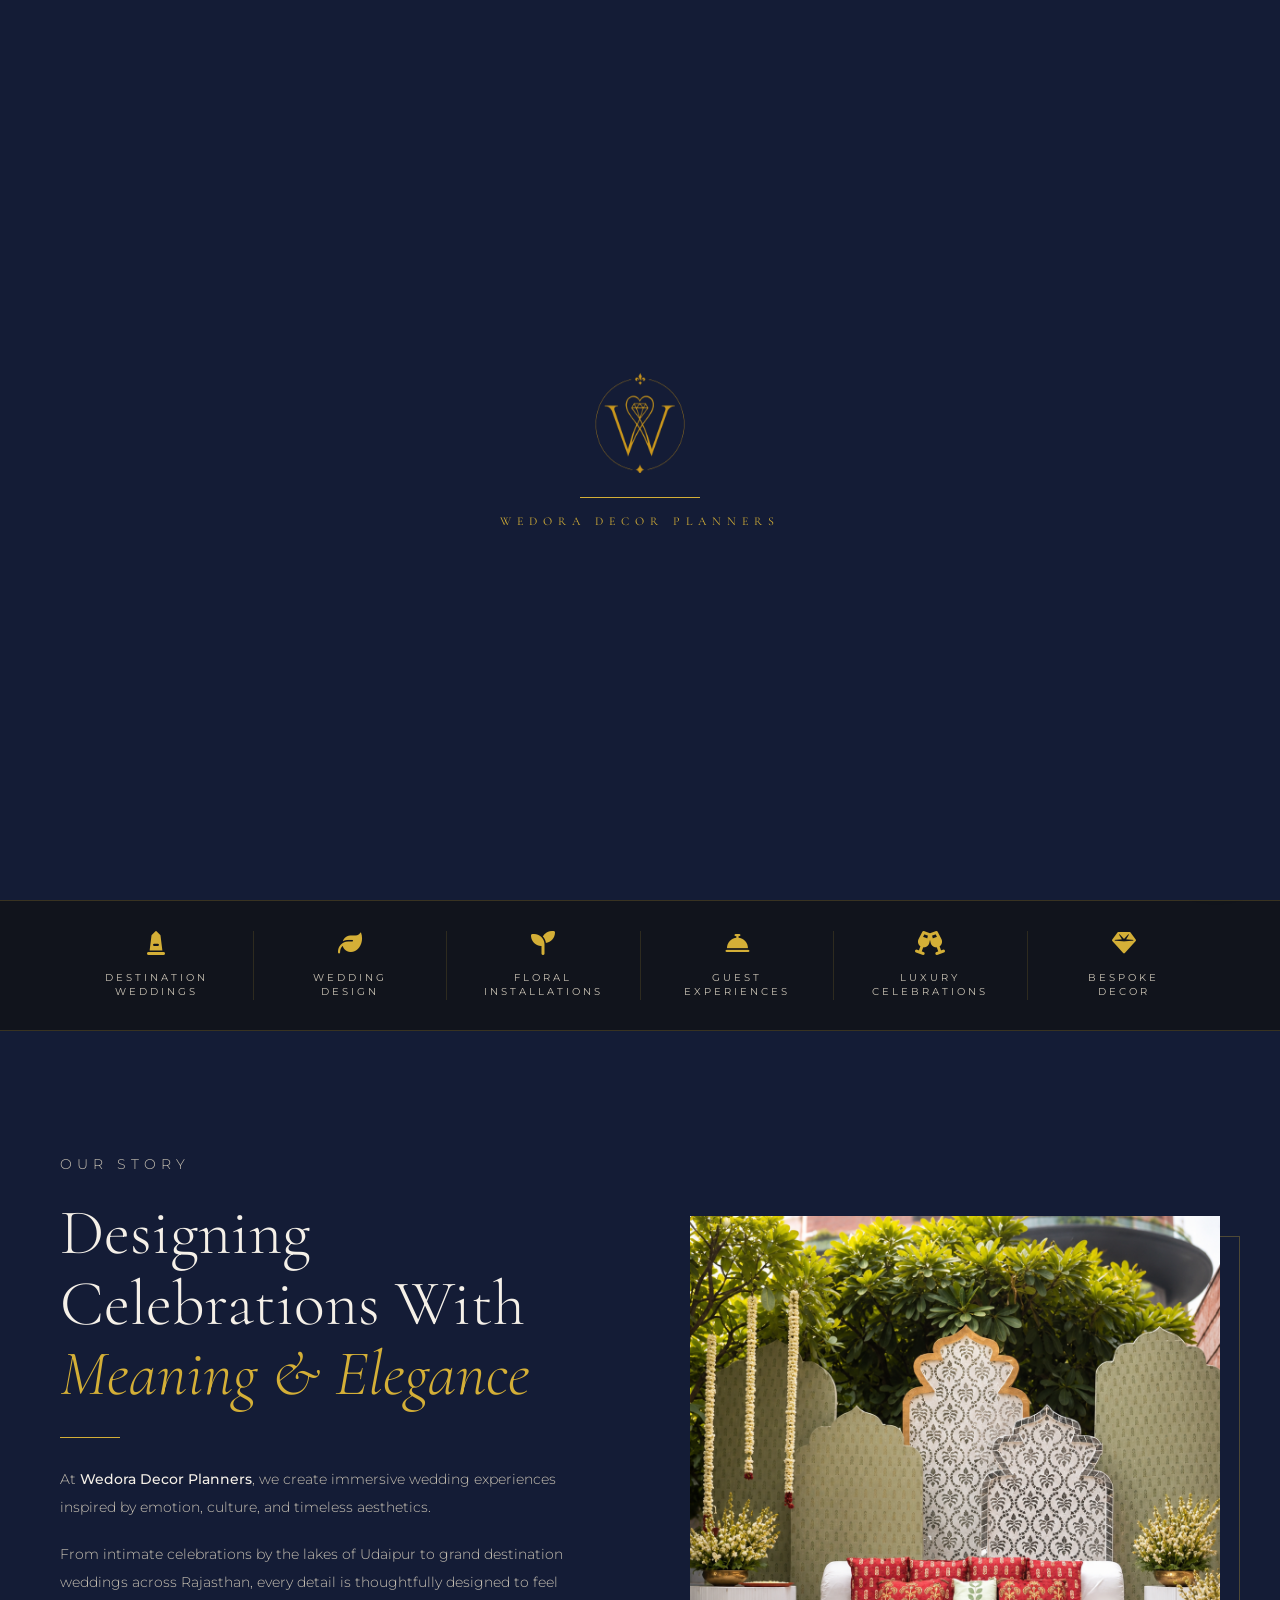
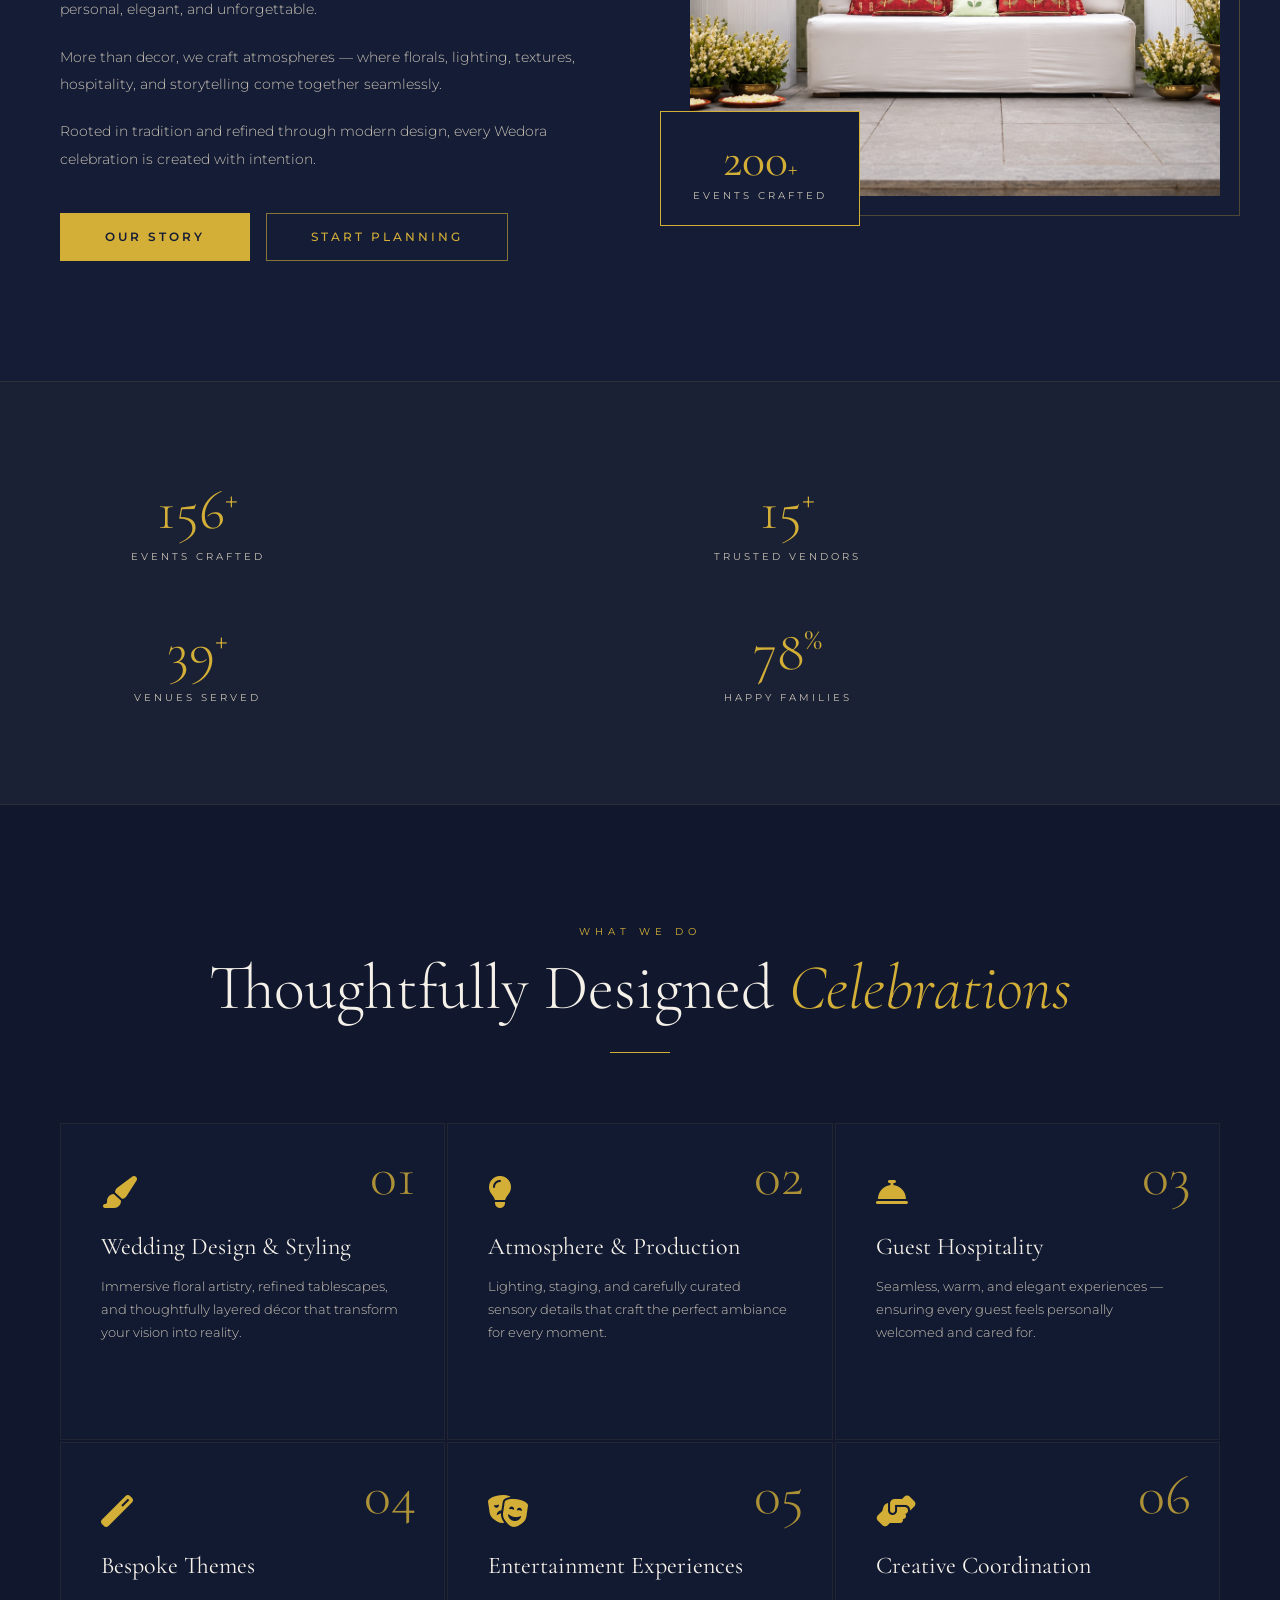
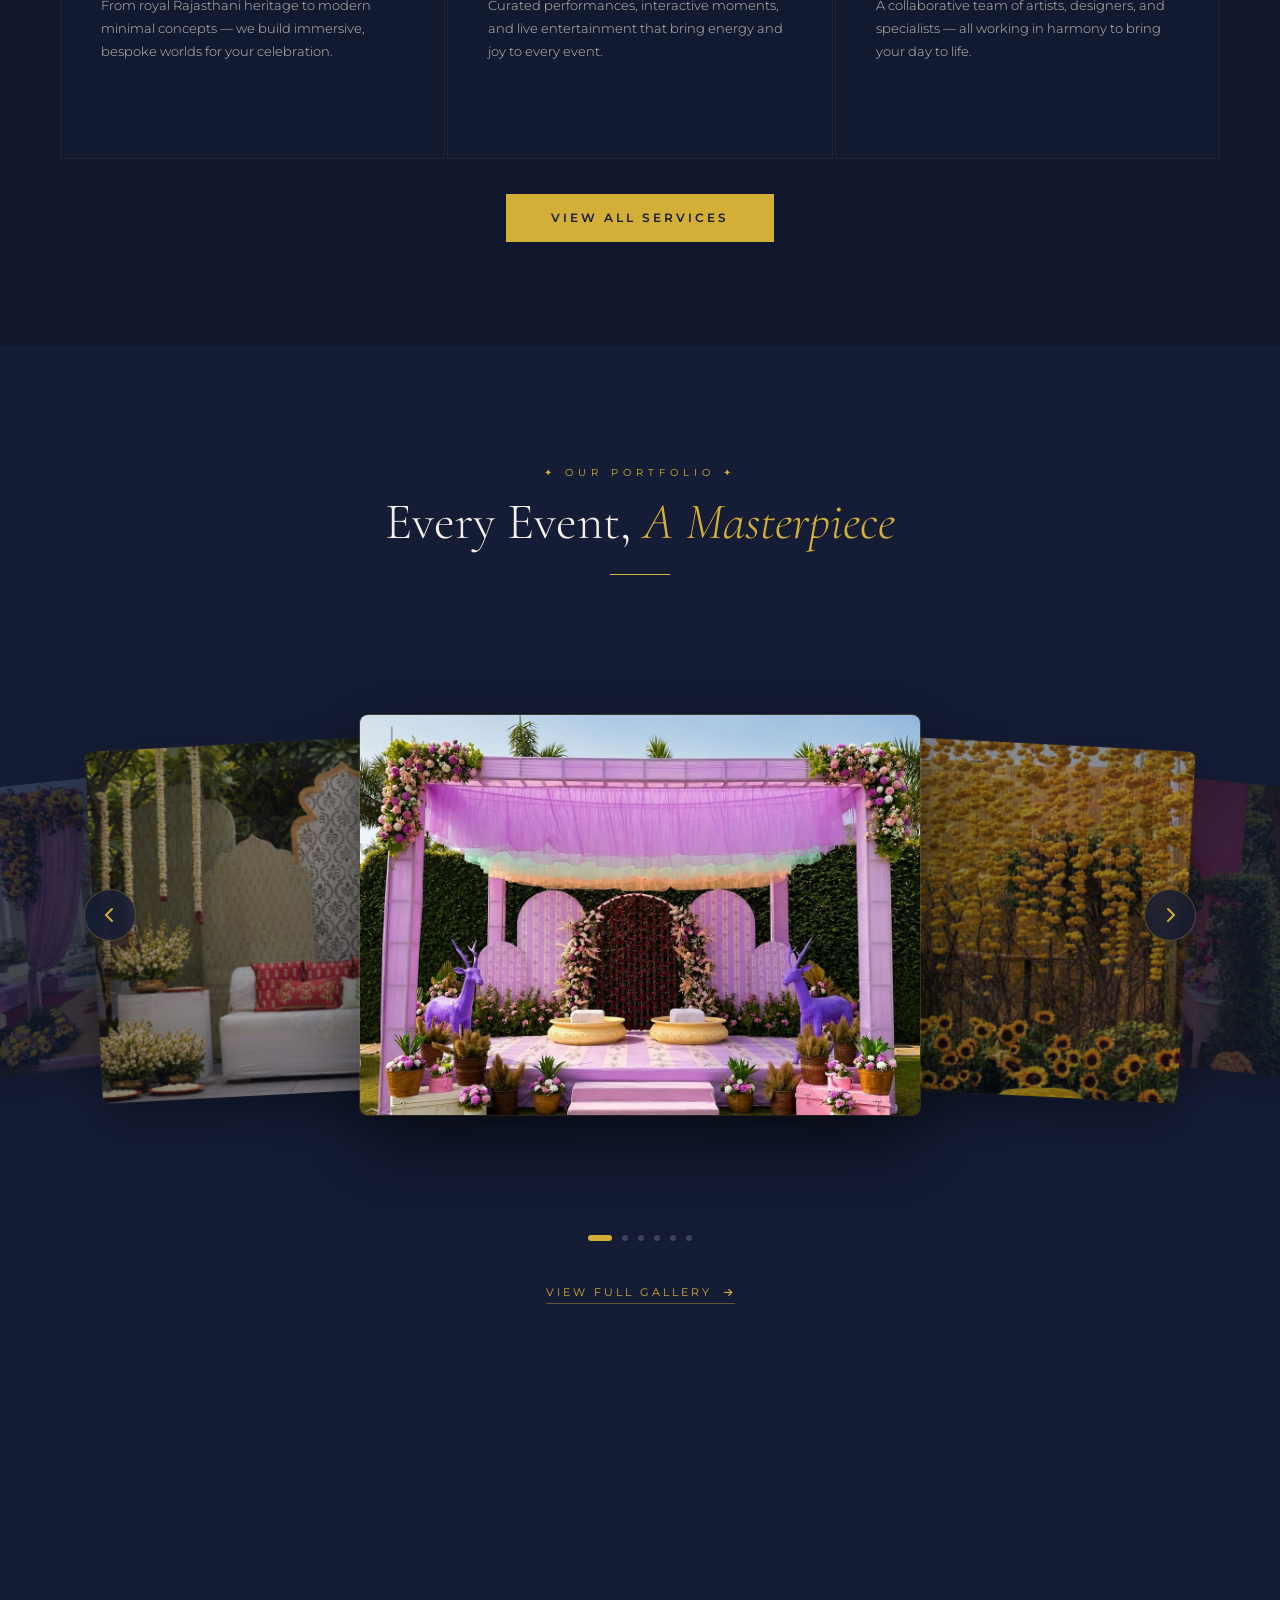
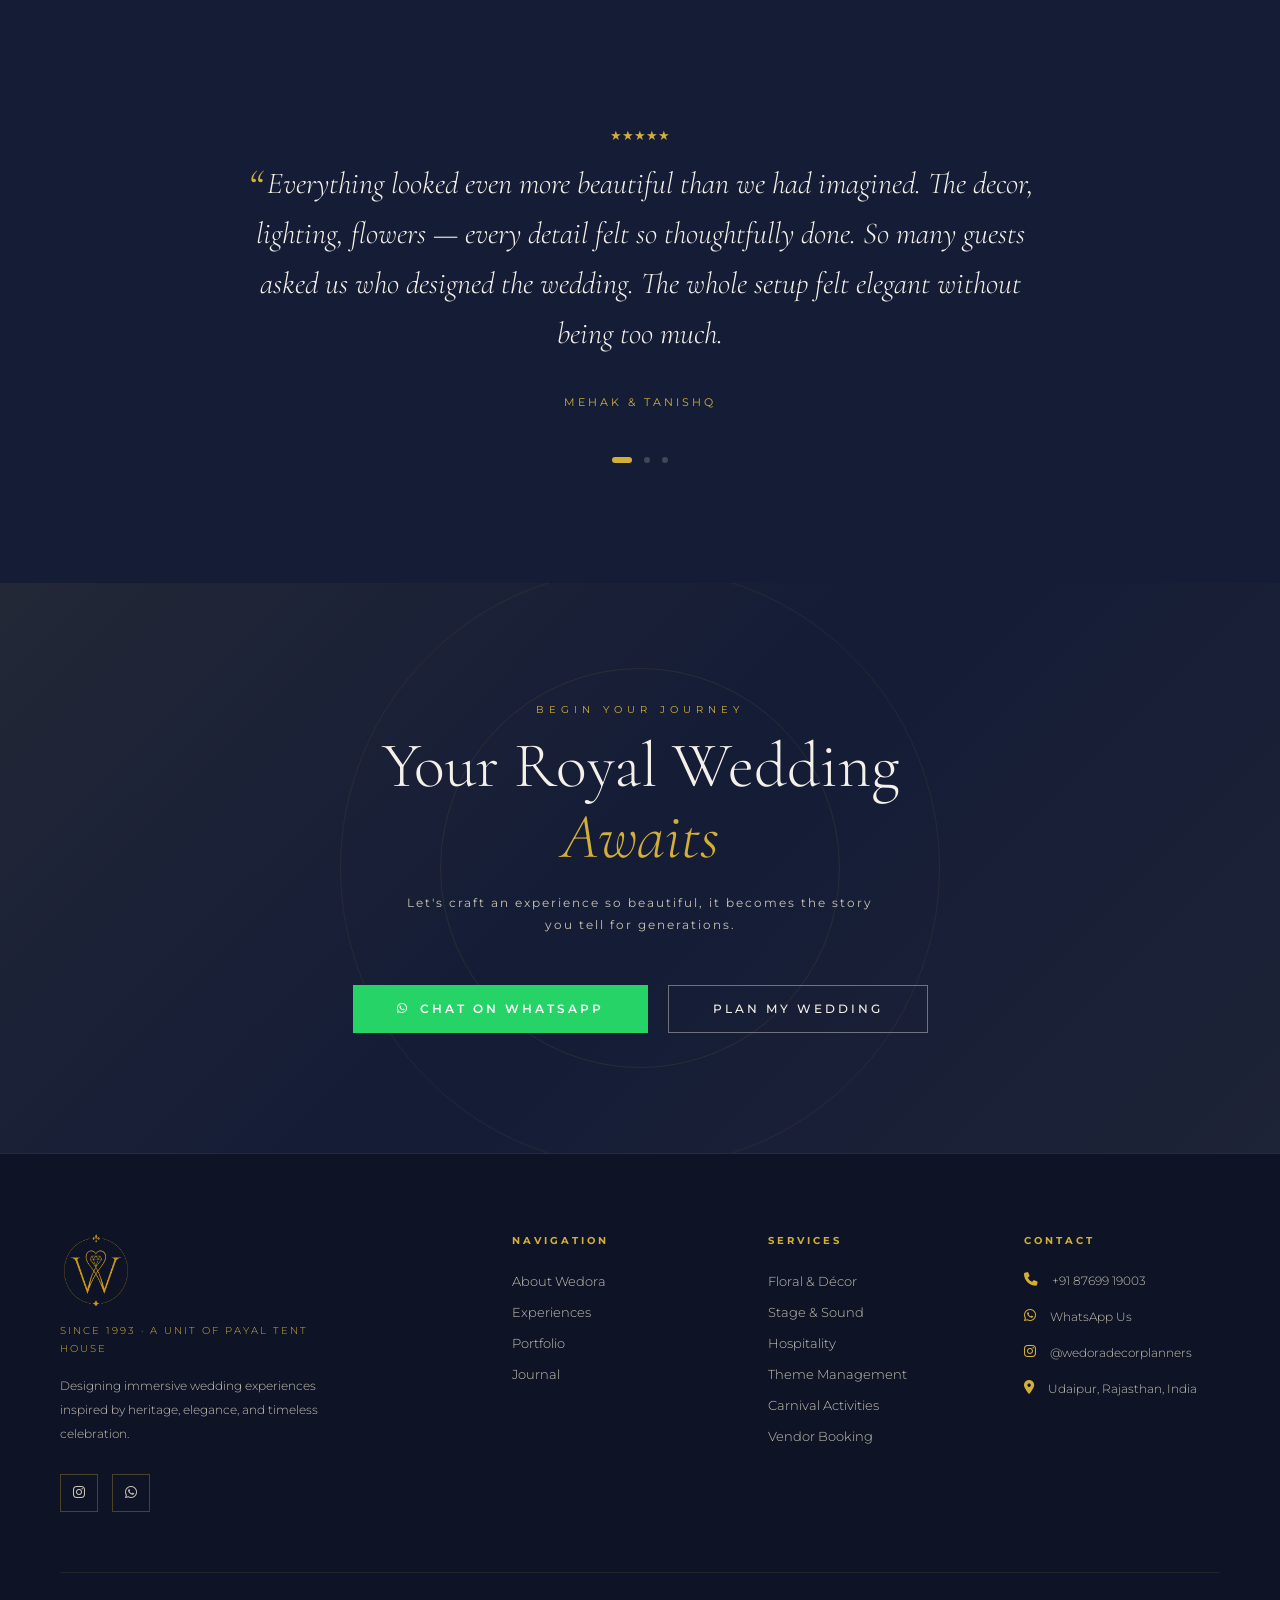
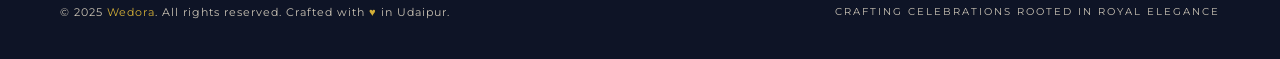
==== commit af759616: "Change hero CTA button to Let's Plan Together" ====
--- a/index.html
+++ b/index.html
@@ -1454,7 +1454,7 @@
       </div>
       <h1 class="hero-title">Crafting Celebrations<br />Rooted in <span>Royal</span> Elegance</h1>
       <div class="hero-btns">
-        <a href="https://wa.me/918769919003" class="btn-primary" target="_blank">Book Consultation</a>
+        <a href="https://wa.me/918769919003" class="btn-primary" target="_blank">Let's Plan Together</a>
         <a href="gallery.html" class="btn-outline">View Portfolio &rarr;</a>
       </div>
       <div class="hero-since" style="margin-top: 48px; opacity: 0; animation: fadeUp 1s ease 3.4s forwards;">
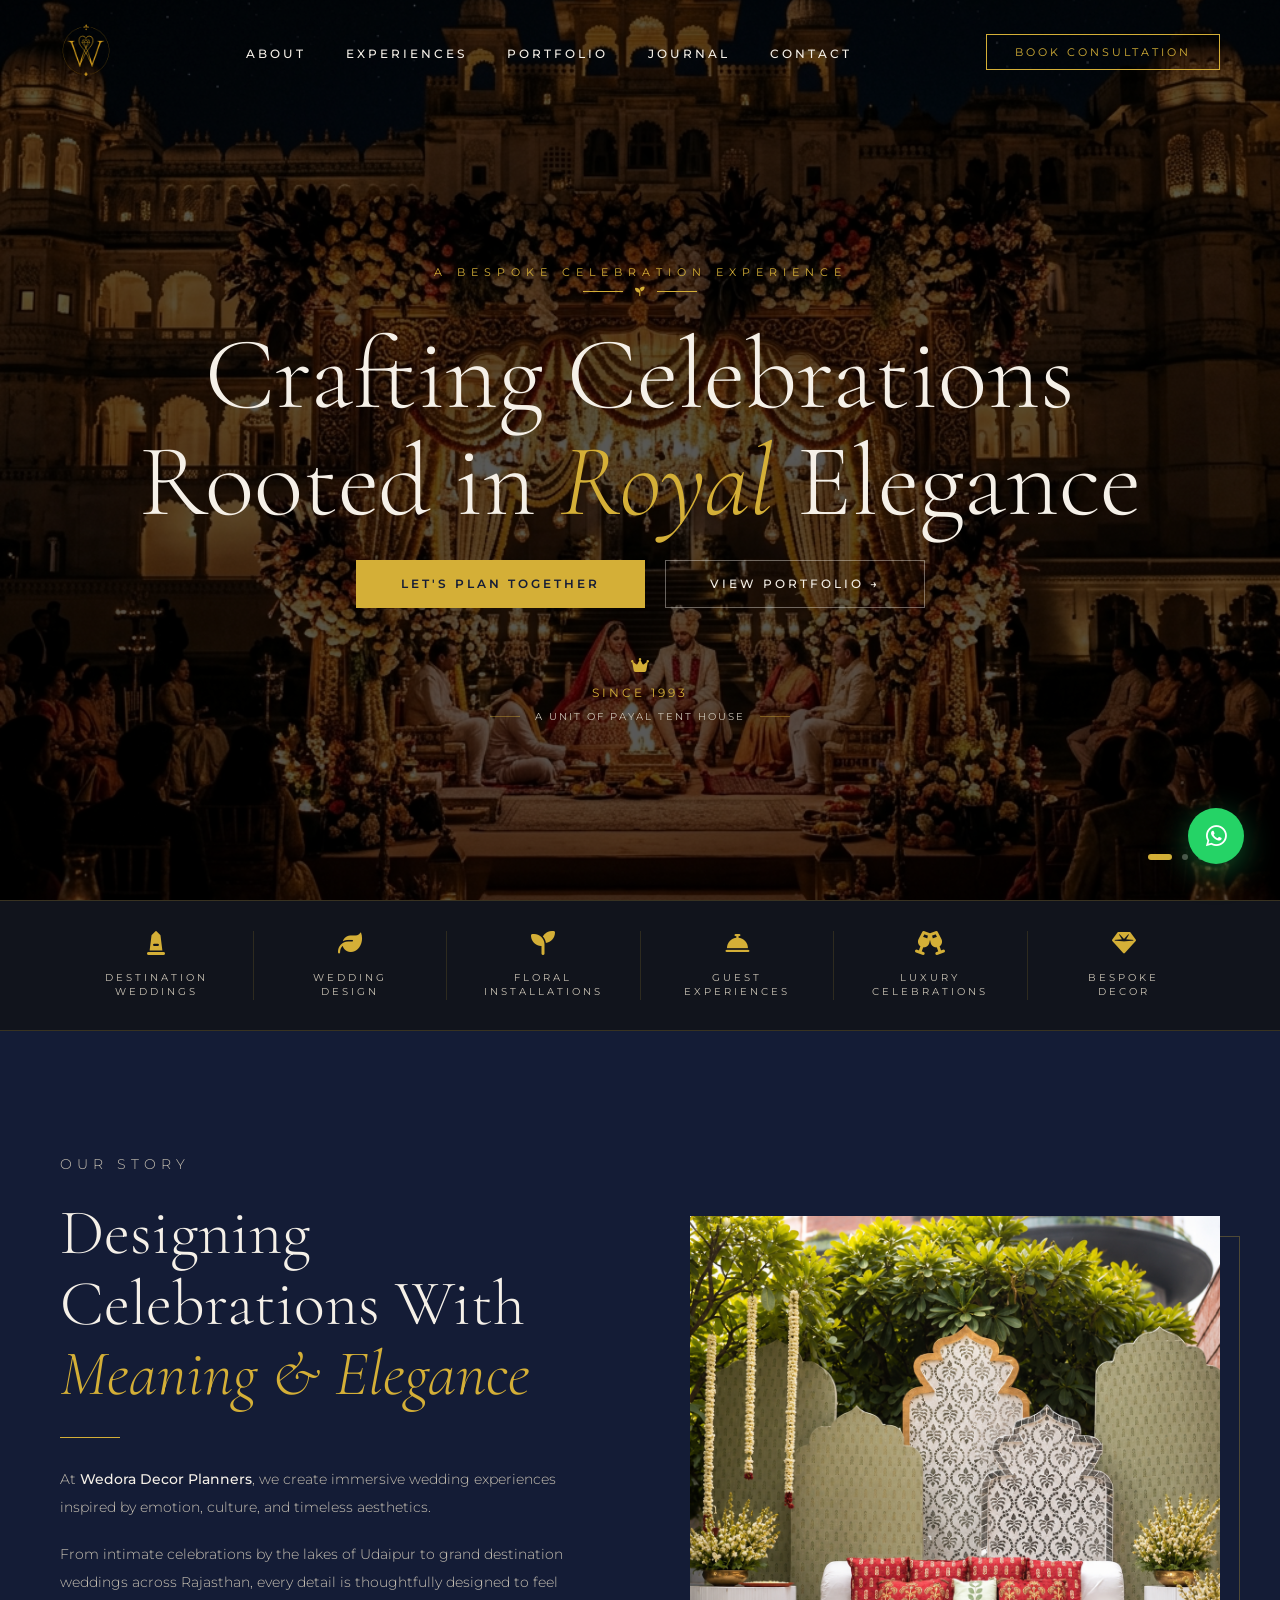
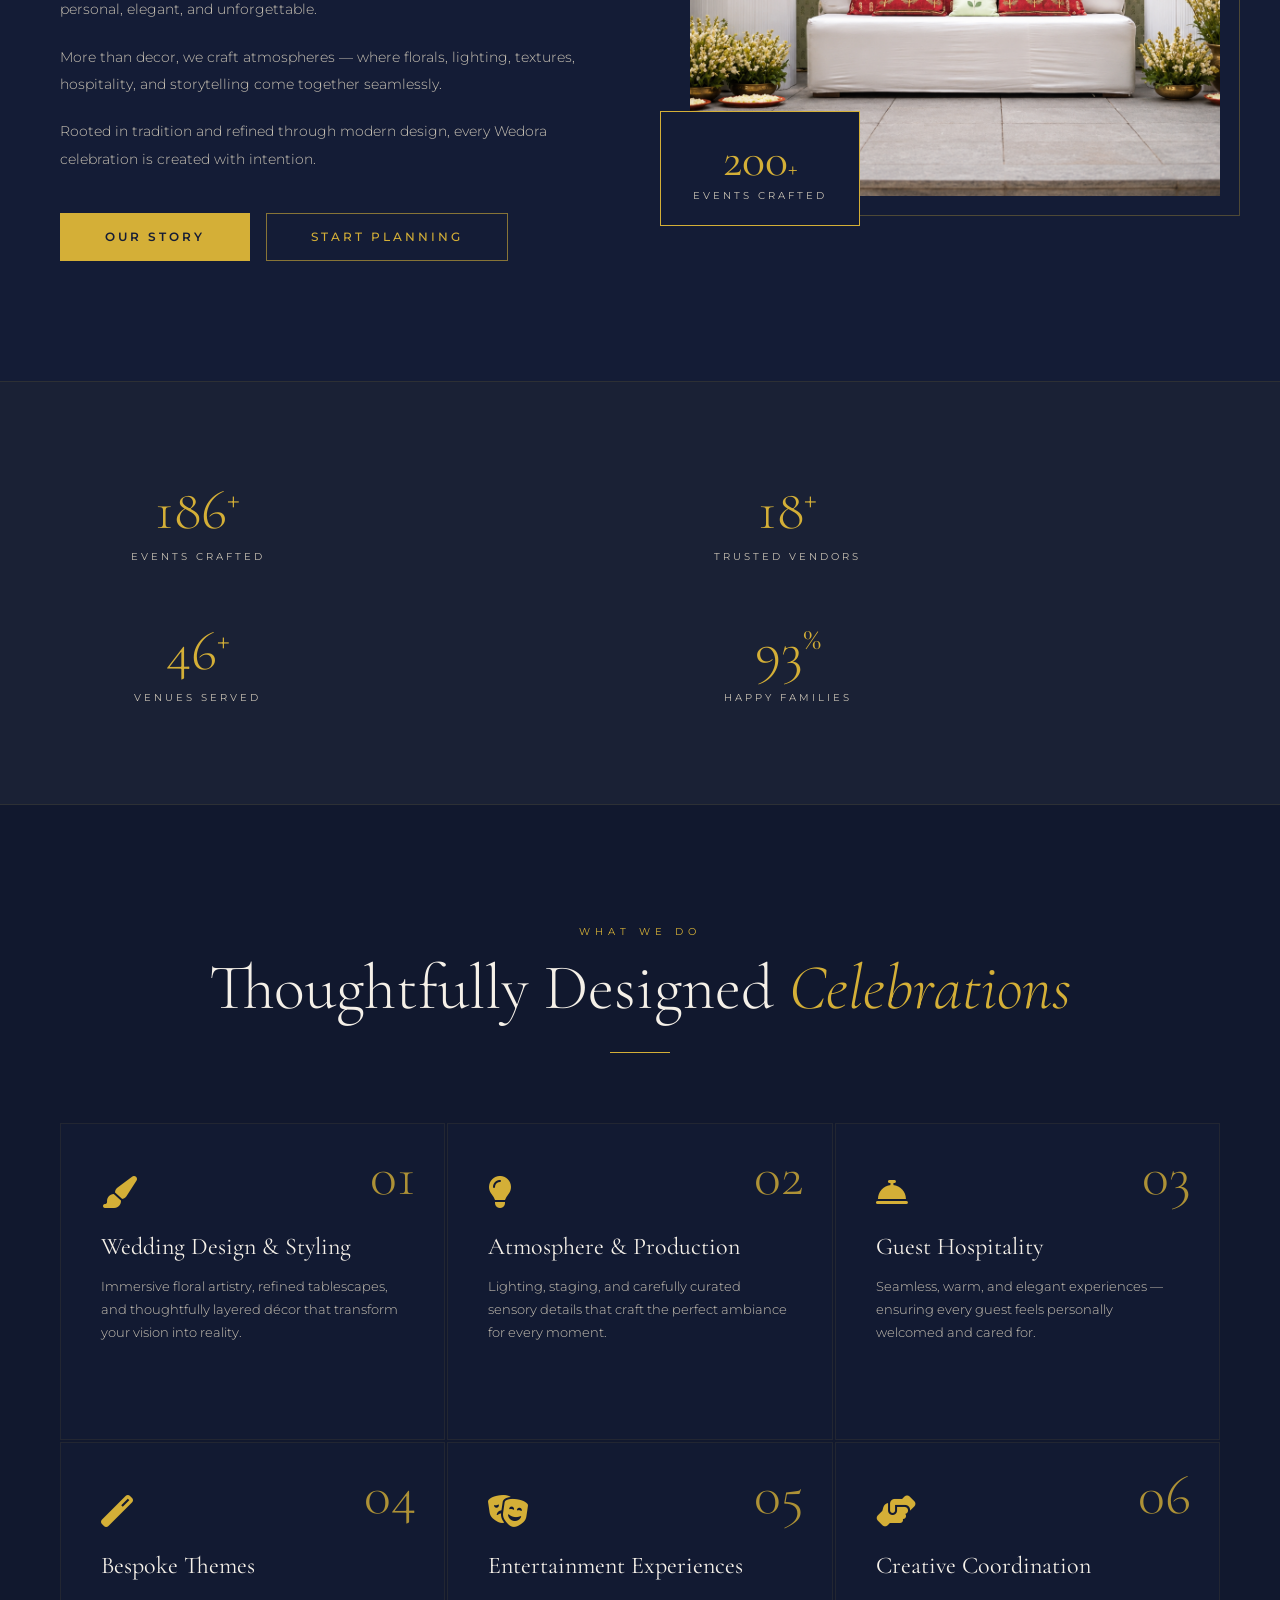
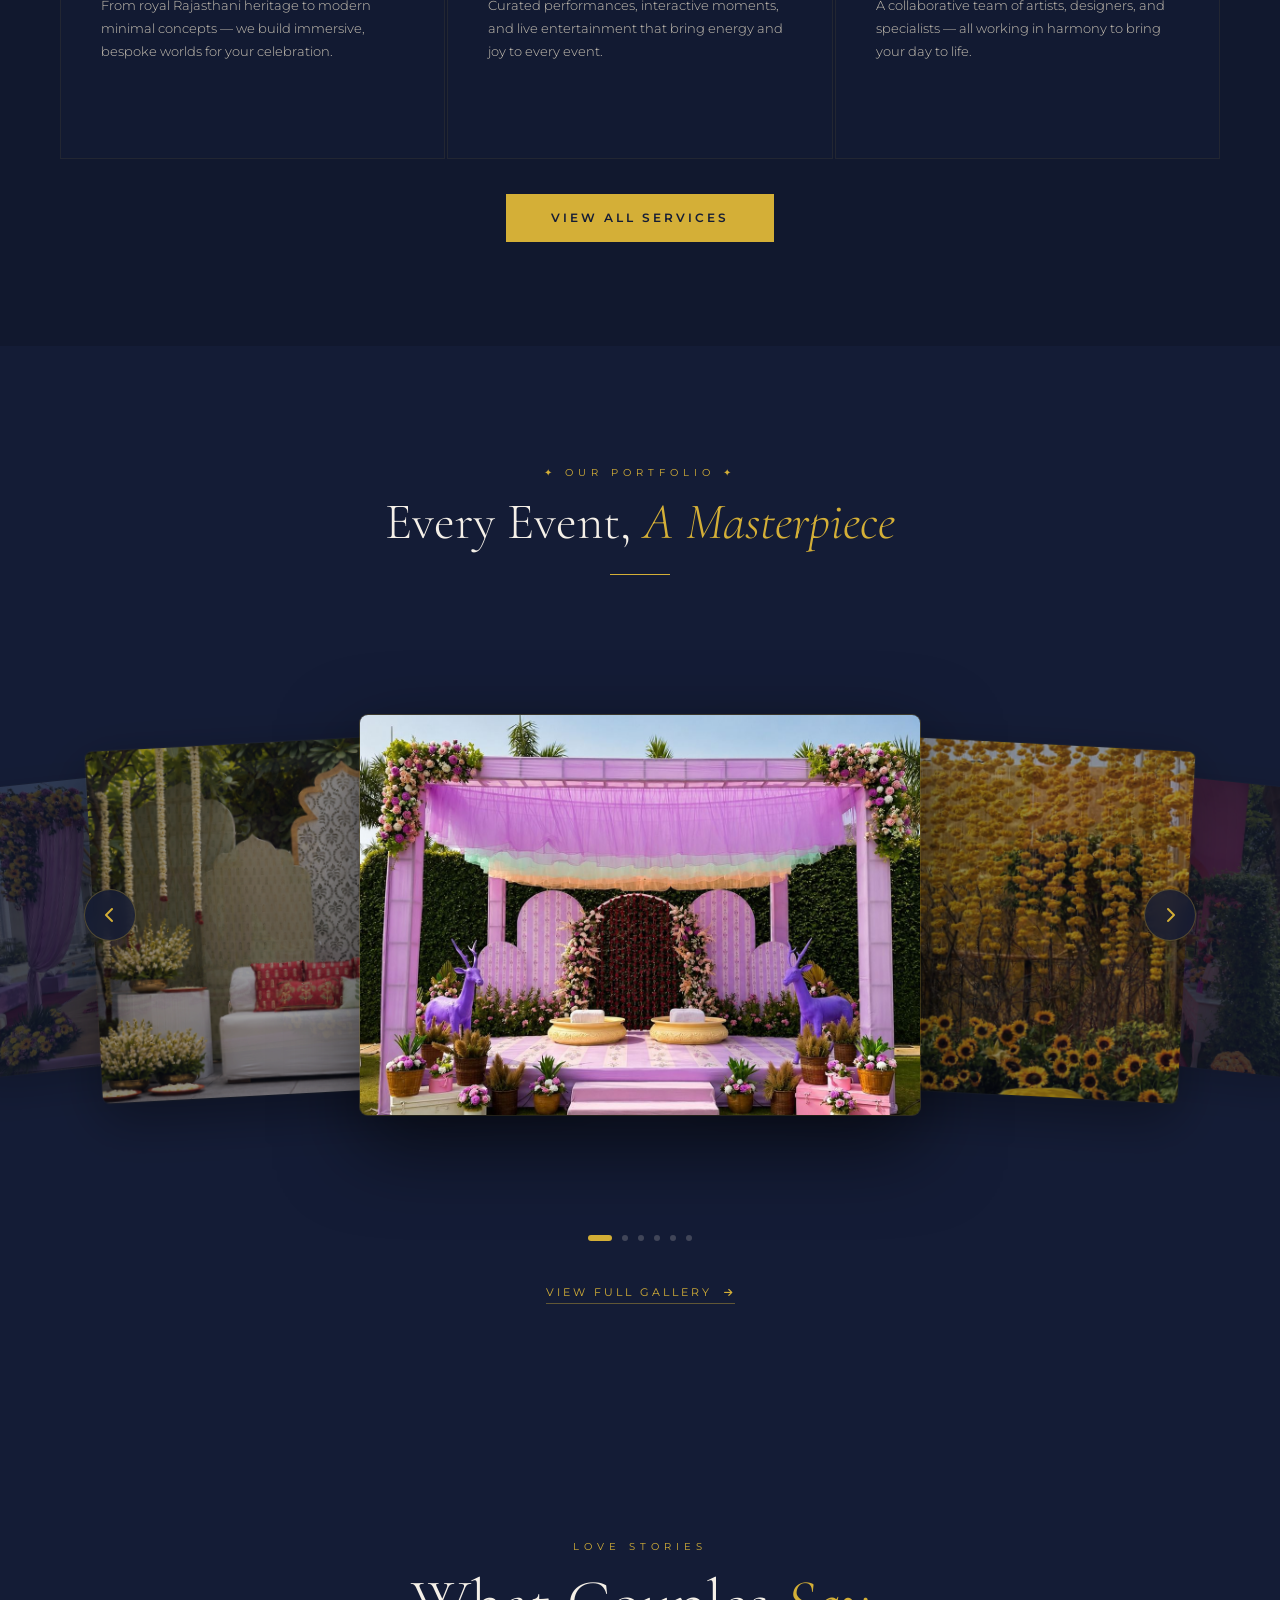
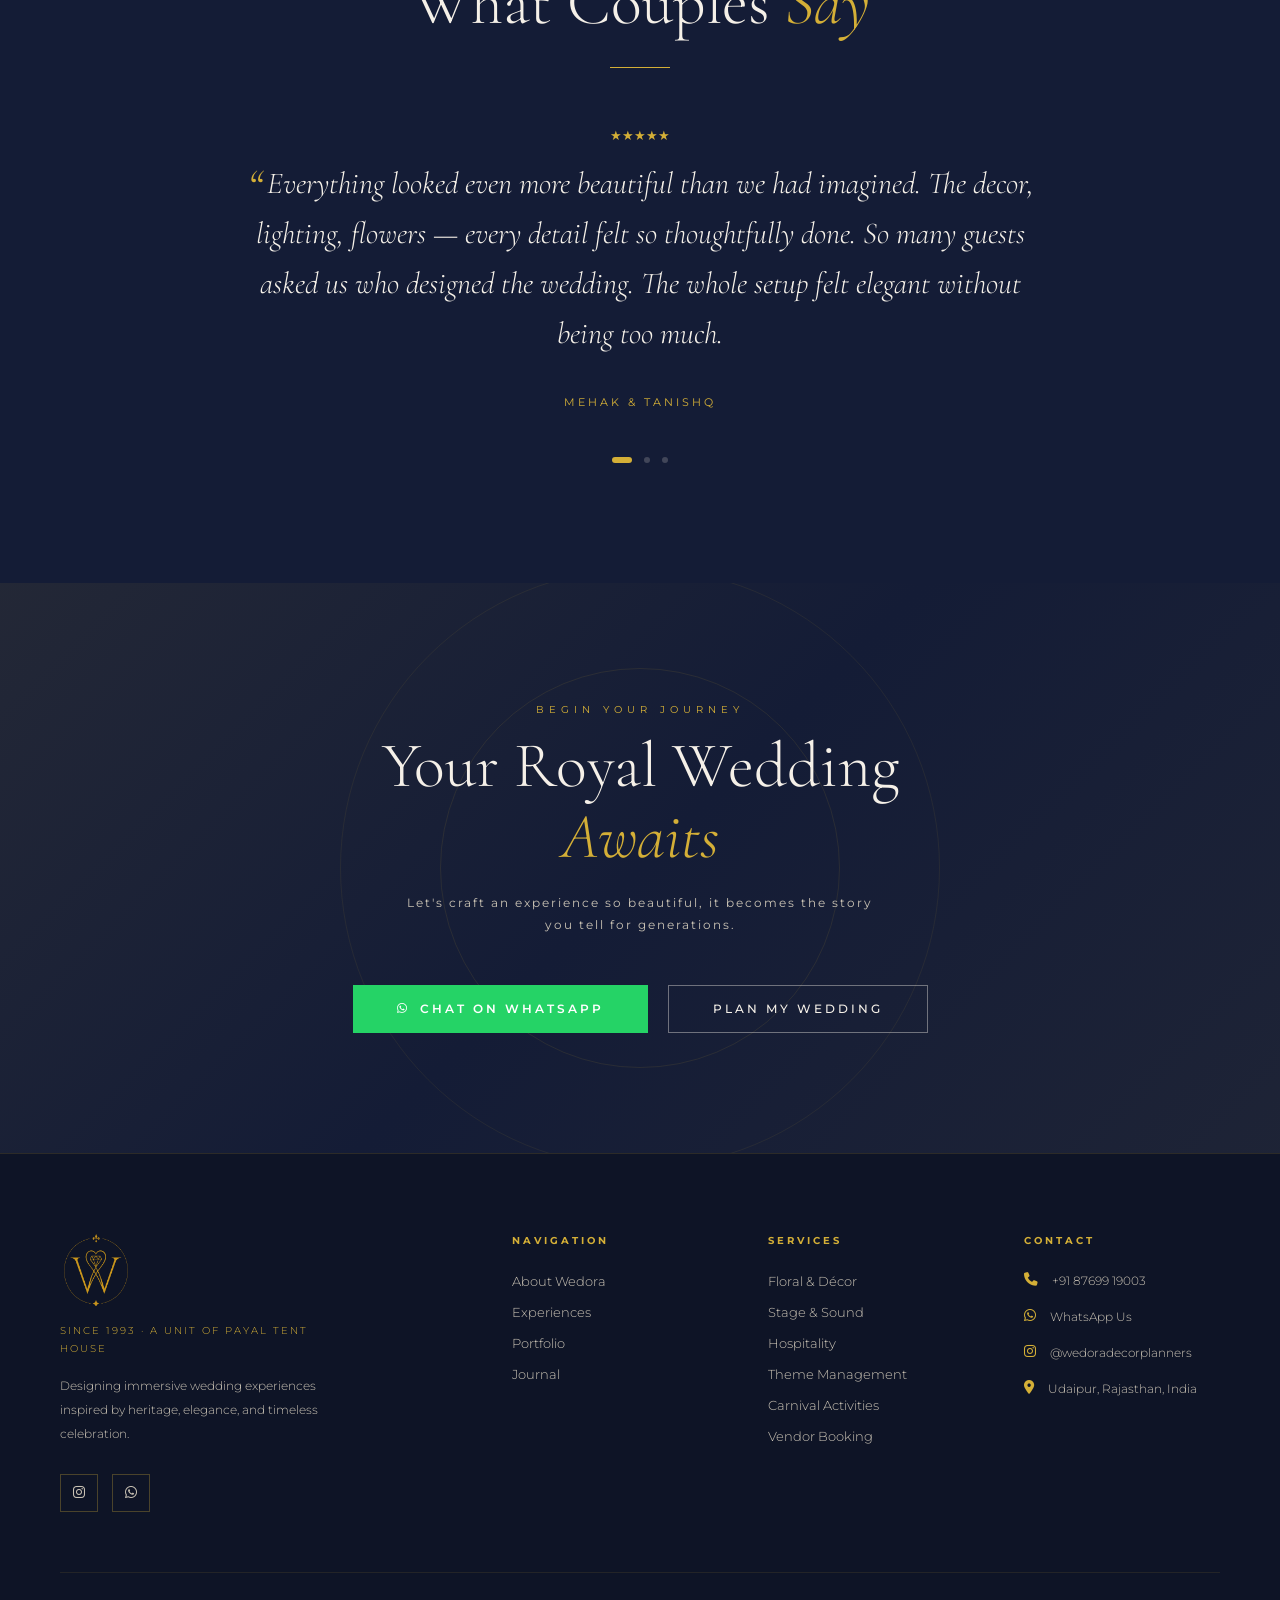
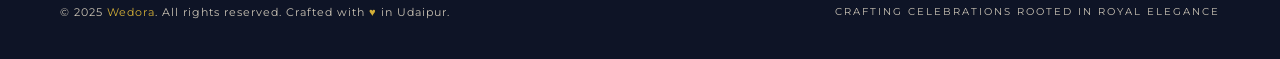
==== commit 2bb807ce: "Change hero eyebrow to A Bespoke Celebration Experience" ====
--- a/index.html
+++ b/index.html
@@ -1448,7 +1448,7 @@
       <div class="hero-slide hero-slide-4"></div>
     </div>
     <div class="hero-content">
-      <p class="hero-eyebrow">Udaipur's Premier Wedding Experience</p>
+      <p class="hero-eyebrow">A Bespoke Celebration Experience</p>
       <div class="hero-ornament">
         <i class="fas fa-seedling"></i>
       </div>
